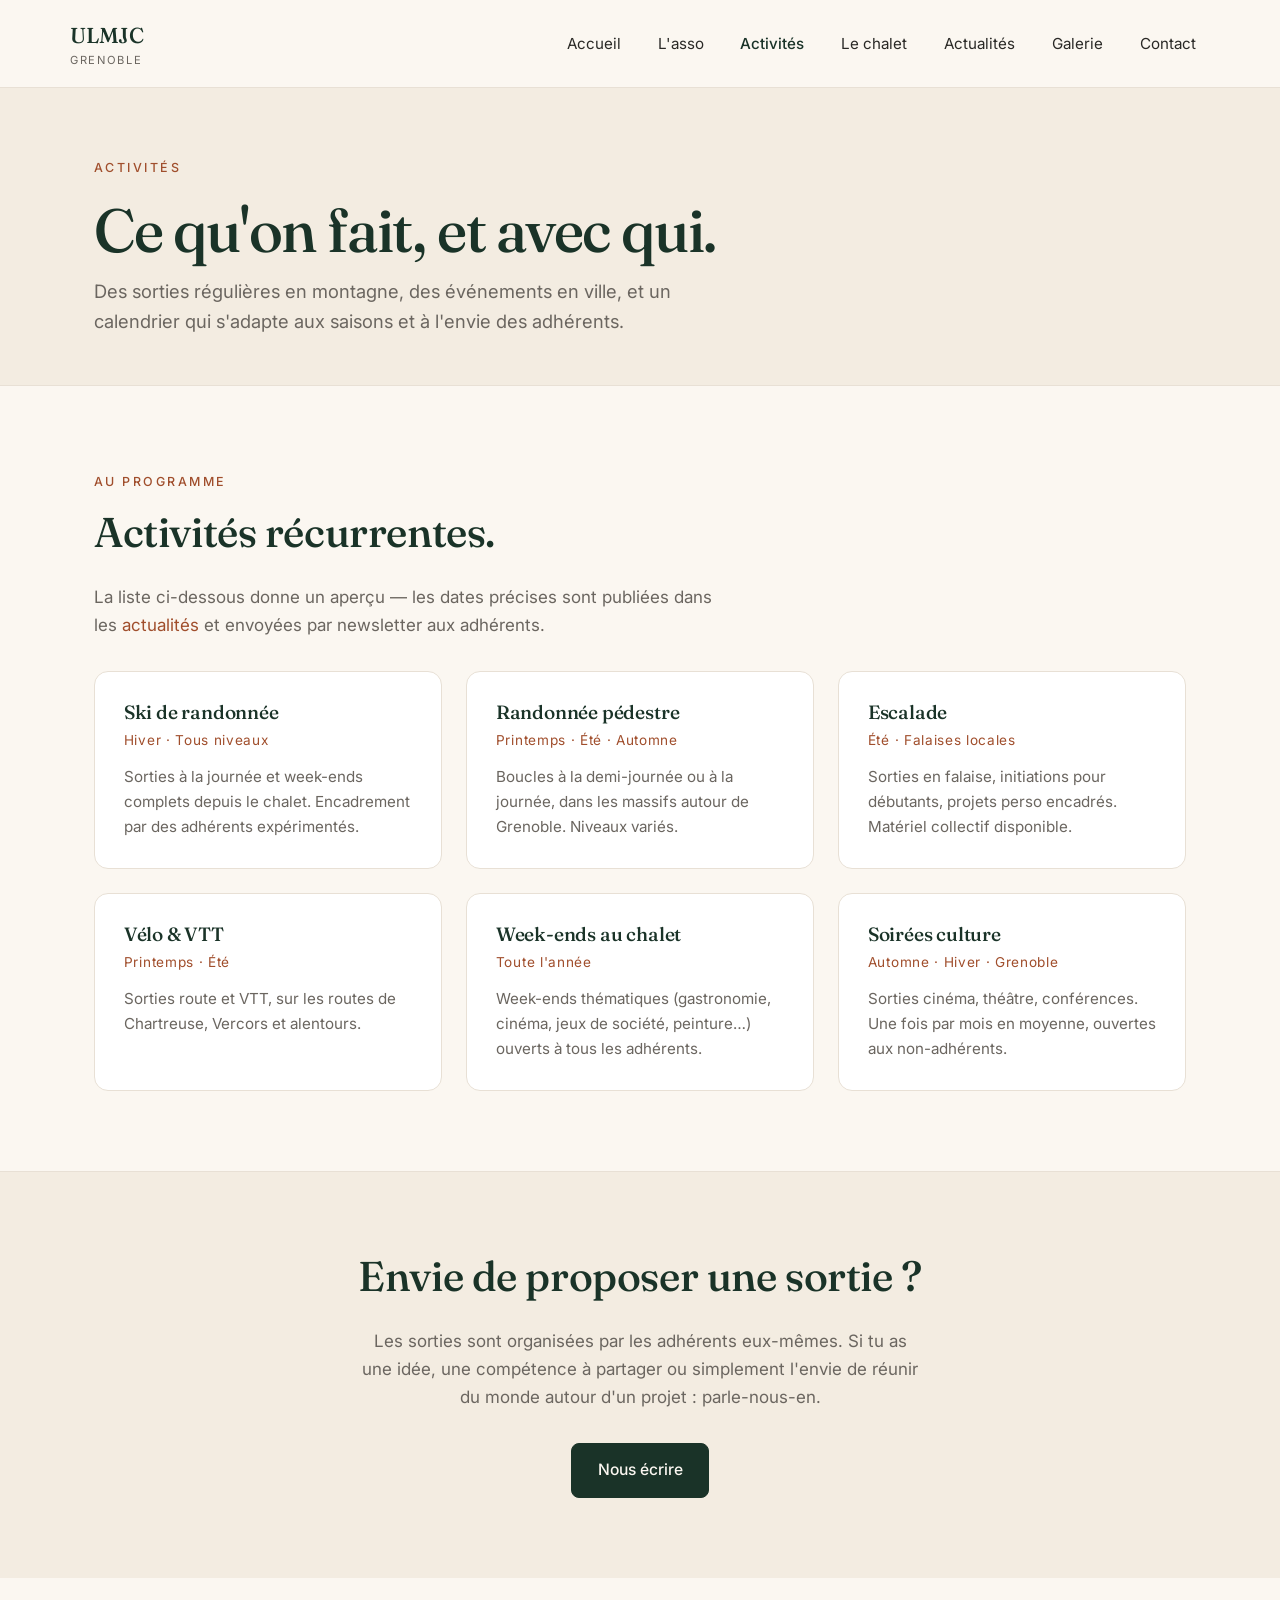
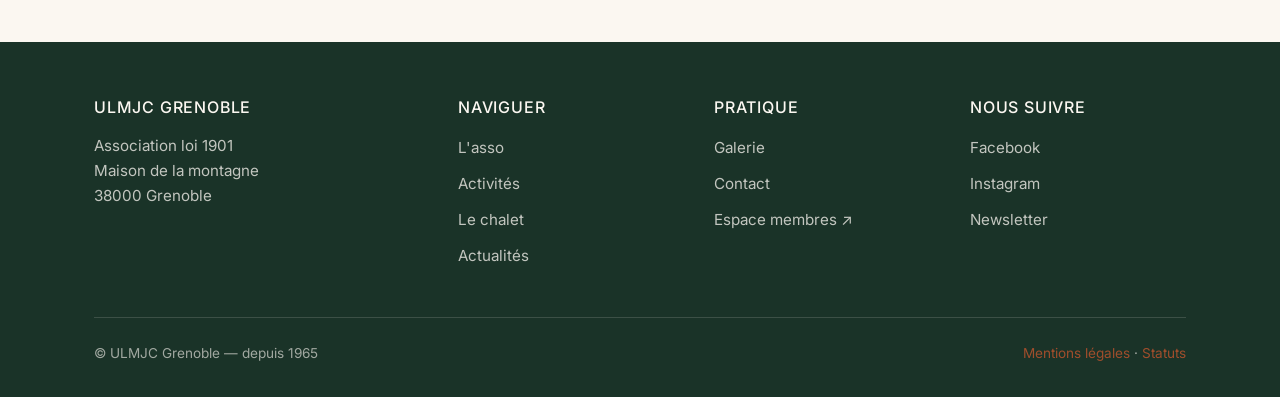
==== activites.html @ 590a3b2f "Site ULMJC Grenoble : version initiale (7 pages + animations) - 7 pages statiques : accueil, asso, a" ====
<!DOCTYPE html>
<html lang="fr">
<head>
<meta charset="UTF-8">
<meta name="viewport" content="width=device-width, initial-scale=1.0">
<meta name="description" content="Les activités de l'ULMJC Grenoble : sorties ski, randonnées, escalade, événements culturels et soirées au chalet.">
<title>Activités — ULMJC Grenoble</title>
<link rel="preconnect" href="https://fonts.googleapis.com">
<link rel="preconnect" href="https://fonts.gstatic.com" crossorigin>
<link href="https://fonts.googleapis.com/css2?family=Fraunces:opsz,wght@9..144,400;9..144,500;9..144,600&family=Inter:wght@300;400;500;600&display=swap" rel="stylesheet">
<link rel="stylesheet" href="css/style.css">
</head>
<body>

<header class="site-header">
  <div class="container nav">
    <a href="index.html" class="brand">ULMJC<span class="brand-sub">Grenoble</span></a>
    <button class="nav-toggle" aria-label="Menu" onclick="document.getElementById('nav-links').classList.toggle('open')">☰</button>
    <ul class="nav-links" id="nav-links">
      <li><a href="index.html">Accueil</a></li>
      <li><a href="asso.html">L'asso</a></li>
      <li><a href="activites.html" class="active">Activités</a></li>
      <li><a href="chalet.html">Le chalet</a></li>
      <li><a href="actus.html">Actualités</a></li>
      <li><a href="galerie.html">Galerie</a></li>
      <li><a href="contact.html">Contact</a></li>
    </ul>
  </div>
</header>

<div class="page-header">
  <div class="container">
    <span class="section-eyebrow">Activités</span>
    <h1>Ce qu'on fait, et avec qui.</h1>
    <p class="lede">Des sorties régulières en montagne, des événements en ville, et un calendrier qui s'adapte aux saisons et à l'envie des adhérents.</p>
  </div>
</div>

<section>
  <div class="container">
    <span class="section-eyebrow">Au programme</span>
    <h2>Activités récurrentes.</h2>
    <p class="muted" style="max-width: 640px;">La liste ci-dessous donne un aperçu — les dates précises sont publiées dans les <a href="actus.html">actualités</a> et envoyées par newsletter aux adhérents.</p>

    <div class="activity-list reveal-stagger">
      <div class="activity">
        <h3>Ski de randonnée</h3>
        <div class="activity-meta">Hiver · Tous niveaux</div>
        <p>Sorties à la journée et week-ends complets depuis le chalet. Encadrement par des adhérents expérimentés.</p>
      </div>
      <div class="activity">
        <h3>Randonnée pédestre</h3>
        <div class="activity-meta">Printemps · Été · Automne</div>
        <p>Boucles à la demi-journée ou à la journée, dans les massifs autour de Grenoble. Niveaux variés.</p>
      </div>
      <div class="activity">
        <h3>Escalade</h3>
        <div class="activity-meta">Été · Falaises locales</div>
        <p>Sorties en falaise, initiations pour débutants, projets perso encadrés. Matériel collectif disponible.</p>
      </div>
      <div class="activity">
        <h3>Vélo & VTT</h3>
        <div class="activity-meta">Printemps · Été</div>
        <p>Sorties route et VTT, sur les routes de Chartreuse, Vercors et alentours.</p>
      </div>
      <div class="activity">
        <h3>Week-ends au chalet</h3>
        <div class="activity-meta">Toute l'année</div>
        <p>Week-ends thématiques (gastronomie, cinéma, jeux de société, peinture…) ouverts à tous les adhérents.</p>
      </div>
      <div class="activity">
        <h3>Soirées culture</h3>
        <div class="activity-meta">Automne · Hiver · Grenoble</div>
        <p>Sorties cinéma, théâtre, conférences. Une fois par mois en moyenne, ouvertes aux non-adhérents.</p>
      </div>
    </div>
  </div>
</section>

<section style="background: var(--bg-soft);">
  <div class="container center reveal">
    <h2>Envie de proposer une sortie ?</h2>
    <p style="max-width: 560px; margin: 0 auto 2rem; color: var(--ink-soft);">
      Les sorties sont organisées par les adhérents eux-mêmes. Si tu as une idée, une compétence à partager
      ou simplement l'envie de réunir du monde autour d'un projet : parle-nous-en.
    </p>
    <a href="contact.html" class="btn">Nous écrire</a>
  </div>
</section>

<footer class="site-footer">
  <div class="container">
    <div class="footer-grid">
      <div>
        <h4>ULMJC Grenoble</h4>
        <p>Association loi 1901<br>Maison de la montagne<br>38000 Grenoble</p>
      </div>
      <div>
        <h4>Naviguer</h4>
        <ul>
          <li><a href="asso.html">L'asso</a></li>
          <li><a href="activites.html">Activités</a></li>
          <li><a href="chalet.html">Le chalet</a></li>
          <li><a href="actus.html">Actualités</a></li>
        </ul>
      </div>
      <div>
        <h4>Pratique</h4>
        <ul>
          <li><a href="galerie.html">Galerie</a></li>
          <li><a href="contact.html">Contact</a></li>
          <li><a href="https://app.ulmjcgrenoble.org/" target="_blank" rel="noopener">Espace membres ↗</a></li>
        </ul>
      </div>
      <div>
        <h4>Nous suivre</h4>
        <ul>
          <li><a href="#">Facebook</a></li>
          <li><a href="#">Instagram</a></li>
          <li><a href="mailto:contact@ulmjcgrenoble.org">Newsletter</a></li>
        </ul>
      </div>
    </div>
    <div class="footer-bottom">
      <span>© ULMJC Grenoble — depuis 1965</span>
      <span><a href="#">Mentions légales</a> · <a href="#">Statuts</a></span>
    </div>
  </div>
</footer>

<script src="js/main.js"></script>
</body>
</html>
---- css/style.css ----
/* =========================================================
   ULMJC Grenoble — style nordique chaleureux
   Palette : crème, pin foncé, terre cuite, charbon chaud
   Typo : Fraunces (titres) + Inter (texte)
   ========================================================= */

:root {
  --bg: #fbf7f1;
  --bg-card: #ffffff;
  --bg-soft: #f3ece1;
  --ink: #2a2926;
  --ink-soft: #6b6660;
  --pine: #1a3328;
  --pine-soft: #2d4a3d;
  --terra: #c4623a;
  --terra-dark: #a04e2c;
  --line: #e8e0d5;
  --shadow: 0 2px 8px rgba(42, 41, 38, 0.06), 0 12px 32px rgba(42, 41, 38, 0.05);
  --radius: 14px;
  --radius-sm: 8px;
  --maxw: 1140px;
}

* { box-sizing: border-box; }

html { scroll-behavior: smooth; }

body {
  margin: 0;
  font-family: 'Inter', -apple-system, BlinkMacSystemFont, sans-serif;
  font-size: 17px;
  line-height: 1.65;
  color: var(--ink);
  background: var(--bg);
  -webkit-font-smoothing: antialiased;
}

h1, h2, h3, h4 {
  font-family: 'Fraunces', Georgia, serif;
  font-weight: 500;
  color: var(--pine);
  letter-spacing: -0.01em;
  margin: 0 0 0.6em;
  line-height: 1.2;
}

h1 { font-size: clamp(2.4rem, 5vw, 3.8rem); letter-spacing: -0.02em; }
h2 { font-size: clamp(1.8rem, 3.5vw, 2.6rem); }
h3 { font-size: 1.35rem; }

p { margin: 0 0 1.1em; }

a {
  color: var(--terra-dark);
  text-decoration: none;
  border-bottom: 1px solid transparent;
  transition: border-color 0.2s;
}
a:hover { border-bottom-color: var(--terra); }

.container {
  max-width: var(--maxw);
  margin: 0 auto;
  padding: 0 1.5rem;
}

.muted { color: var(--ink-soft); }
.center { text-align: center; }

/* ---------- Header / navigation ---------- */

.site-header {
  background: var(--bg);
  border-bottom: 1px solid var(--line);
  position: sticky;
  top: 0;
  z-index: 100;
  backdrop-filter: blur(10px);
  background: rgba(251, 247, 241, 0.85);
}

.nav {
  display: flex;
  align-items: center;
  justify-content: space-between;
  padding: 1.1rem 0;
}

.brand {
  font-family: 'Fraunces', serif;
  font-size: 1.35rem;
  font-weight: 500;
  color: var(--pine);
  border: none;
  letter-spacing: -0.01em;
}
.brand:hover { border: none; color: var(--pine-soft); }
.brand .brand-sub {
  display: block;
  font-family: 'Inter', sans-serif;
  font-size: 0.7rem;
  font-weight: 400;
  color: var(--ink-soft);
  letter-spacing: 0.15em;
  text-transform: uppercase;
  margin-top: -2px;
}

.nav-links {
  display: flex;
  gap: 0.5rem;
  list-style: none;
  margin: 0;
  padding: 0;
}
.nav-links a {
  display: inline-block;
  padding: 0.5rem 0.9rem;
  color: var(--ink);
  font-size: 0.95rem;
  border: none;
  border-radius: var(--radius-sm);
}
.nav-links a:hover { background: var(--bg-soft); color: var(--pine); border: none; }
.nav-links a.active { color: var(--pine); font-weight: 500; }

.nav-toggle {
  display: none;
  background: transparent;
  border: 1px solid var(--line);
  border-radius: var(--radius-sm);
  padding: 0.5rem 0.7rem;
  cursor: pointer;
  font-size: 1rem;
  color: var(--pine);
}

@media (max-width: 820px) {
  .nav-links {
    position: absolute;
    top: 100%;
    left: 0;
    right: 0;
    flex-direction: column;
    background: var(--bg);
    border-bottom: 1px solid var(--line);
    padding: 0.5rem 1.5rem 1rem;
    gap: 0;
    display: none;
  }
  .nav-links.open { display: flex; }
  .nav-links a { padding: 0.7rem 0; border-bottom: 1px solid var(--line); border-radius: 0; }
  .nav-links li:last-child a { border-bottom: none; }
  .nav-toggle { display: block; }
}

/* ---------- Boutons ---------- */

.btn {
  display: inline-block;
  padding: 0.85rem 1.6rem;
  background: var(--pine);
  color: var(--bg);
  border-radius: var(--radius-sm);
  font-weight: 500;
  font-size: 0.98rem;
  border: 1px solid var(--pine);
  cursor: pointer;
  transition: all 0.2s;
}
.btn:hover { background: var(--pine-soft); color: var(--bg); border-color: var(--pine-soft); border-bottom-color: var(--pine-soft); }

.btn-accent { background: var(--terra); border-color: var(--terra); }
.btn-accent:hover { background: var(--terra-dark); border-color: var(--terra-dark); border-bottom-color: var(--terra-dark); }

.btn-ghost {
  background: transparent;
  color: var(--pine);
  border-color: var(--pine);
}
.btn-ghost:hover { background: var(--pine); color: var(--bg); border-bottom-color: var(--pine); }

/* ---------- Sections ---------- */

section { padding: 5rem 0; }
section + section { border-top: 1px solid var(--line); }

.section-eyebrow {
  display: inline-block;
  font-size: 0.78rem;
  font-weight: 500;
  letter-spacing: 0.2em;
  text-transform: uppercase;
  color: var(--terra-dark);
  margin-bottom: 1rem;
}

/* ---------- Hero ---------- */

.hero {
  padding: 5rem 0 4rem;
  background: linear-gradient(180deg, var(--bg) 0%, var(--bg-soft) 100%);
  border-bottom: 1px solid var(--line);
  position: relative;
  overflow: hidden;
}
.hero::before {
  content: '';
  position: absolute;
  top: -100px;
  right: -100px;
  width: 400px;
  height: 400px;
  background: radial-gradient(circle, rgba(196, 98, 58, 0.08) 0%, transparent 70%);
  border-radius: 50%;
  pointer-events: none;
}

.hero-content {
  max-width: 720px;
  position: relative;
}
.hero h1 { margin-bottom: 1.2rem; }
.hero .lede {
  font-size: 1.25rem;
  color: var(--ink-soft);
  margin-bottom: 2rem;
  font-weight: 300;
  line-height: 1.55;
}
.hero-actions { display: flex; gap: 1rem; flex-wrap: wrap; }

/* ---------- Cartes ---------- */

.cards {
  display: grid;
  grid-template-columns: repeat(auto-fit, minmax(260px, 1fr));
  gap: 1.5rem;
  margin-top: 3rem;
}

.card {
  background: var(--bg-card);
  border: 1px solid var(--line);
  border-radius: var(--radius);
  padding: 2rem;
  transition: transform 0.2s, box-shadow 0.2s, border-color 0.2s;
}
.card:hover {
  transform: translateY(-3px);
  box-shadow: var(--shadow);
  border-color: var(--pine-soft);
}
.card .icon {
  font-size: 1.8rem;
  margin-bottom: 1rem;
  display: inline-block;
}
.card h3 { color: var(--pine); margin-bottom: 0.5rem; }
.card p { margin: 0; color: var(--ink-soft); font-size: 0.95rem; }
.card .card-link {
  display: inline-block;
  margin-top: 1rem;
  color: var(--terra-dark);
  font-size: 0.92rem;
  font-weight: 500;
  border: none;
}
.card .card-link::after { content: ' →'; transition: transform 0.2s; display: inline-block; }
.card:hover .card-link::after { transform: translateX(4px); }

/* ---------- Split (image + texte) ---------- */

.split {
  display: grid;
  grid-template-columns: 1fr 1fr;
  gap: 4rem;
  align-items: center;
}
.split-img {
  border-radius: var(--radius);
  overflow: hidden;
  aspect-ratio: 4/3;
  background: var(--bg-soft);
  display: flex;
  align-items: center;
  justify-content: center;
  color: var(--ink-soft);
  font-size: 0.9rem;
}
.split-img img { width: 100%; height: 100%; object-fit: cover; }
@media (max-width: 820px) {
  .split { grid-template-columns: 1fr; gap: 2rem; }
}

/* ---------- Footer ---------- */

.site-footer {
  background: var(--pine);
  color: var(--bg);
  padding: 3.5rem 0 2rem;
  margin-top: 4rem;
}
.site-footer h4 {
  color: var(--bg);
  font-size: 1rem;
  margin-bottom: 1rem;
  font-family: 'Inter', sans-serif;
  font-weight: 500;
  letter-spacing: 0.05em;
  text-transform: uppercase;
}
.footer-grid {
  display: grid;
  grid-template-columns: 1.5fr 1fr 1fr 1fr;
  gap: 2.5rem;
  margin-bottom: 2.5rem;
}
.footer-grid ul { list-style: none; padding: 0; margin: 0; }
.footer-grid li { margin-bottom: 0.5rem; }
.footer-grid a { color: rgba(251, 247, 241, 0.75); border: none; font-size: 0.95rem; }
.footer-grid a:hover { color: var(--bg); border: none; }
.footer-grid p { color: rgba(251, 247, 241, 0.75); font-size: 0.95rem; }
.footer-bottom {
  border-top: 1px solid rgba(251, 247, 241, 0.15);
  padding-top: 1.5rem;
  font-size: 0.85rem;
  color: rgba(251, 247, 241, 0.6);
  display: flex;
  justify-content: space-between;
  flex-wrap: wrap;
  gap: 1rem;
}
@media (max-width: 820px) {
  .footer-grid { grid-template-columns: 1fr 1fr; }
}

/* ---------- Page header (autres pages) ---------- */

.page-header {
  padding: 4rem 0 3rem;
  background: var(--bg-soft);
  border-bottom: 1px solid var(--line);
}
.page-header h1 { margin-bottom: 0.5rem; }
.page-header .lede { color: var(--ink-soft); font-size: 1.15rem; margin: 0; max-width: 640px; }

/* ---------- Prose (contenu de page longue) ---------- */

.prose {
  max-width: 720px;
  margin: 0 auto;
}
.prose h2 { margin-top: 2.5rem; }
.prose h3 { margin-top: 2rem; }
.prose ul { padding-left: 1.5rem; }
.prose li { margin-bottom: 0.5rem; }

/* ---------- Galerie ---------- */

.gallery {
  display: grid;
  grid-template-columns: repeat(auto-fill, minmax(240px, 1fr));
  gap: 1rem;
  margin-top: 2rem;
}
.gallery-item {
  aspect-ratio: 1;
  border-radius: var(--radius-sm);
  overflow: hidden;
  background: var(--bg-soft);
  position: relative;
  display: flex;
  align-items: center;
  justify-content: center;
  color: var(--ink-soft);
  font-size: 0.85rem;
  text-align: center;
  padding: 1rem;
  cursor: pointer;
  transition: transform 0.2s;
}
.gallery-item:hover { transform: scale(1.02); }
.gallery-item img { width: 100%; height: 100%; object-fit: cover; }

/* ---------- Formulaire ---------- */

.form {
  display: grid;
  gap: 1.2rem;
  max-width: 560px;
}
.form label {
  display: block;
  font-size: 0.92rem;
  font-weight: 500;
  margin-bottom: 0.4rem;
  color: var(--pine);
}
.form input, .form textarea {
  width: 100%;
  padding: 0.8rem 1rem;
  font-family: inherit;
  font-size: 1rem;
  background: var(--bg-card);
  border: 1px solid var(--line);
  border-radius: var(--radius-sm);
  color: var(--ink);
  transition: border-color 0.2s;
}
.form input:focus, .form textarea:focus {
  outline: none;
  border-color: var(--pine-soft);
}
.form textarea { min-height: 140px; resize: vertical; }

/* ---------- Actu list ---------- */

.actus-list { display: grid; gap: 2rem; }
.actu-item {
  display: grid;
  grid-template-columns: 200px 1fr;
  gap: 2rem;
  padding: 1.5rem;
  background: var(--bg-card);
  border: 1px solid var(--line);
  border-radius: var(--radius);
  transition: border-color 0.2s;
}
.actu-item:hover { border-color: var(--pine-soft); }
.actu-date {
  font-size: 0.85rem;
  letter-spacing: 0.1em;
  text-transform: uppercase;
  color: var(--terra-dark);
  font-weight: 500;
}
.actu-item h3 { margin: 0.3rem 0 0.7rem; }
.actu-item p { margin: 0; color: var(--ink-soft); font-size: 0.95rem; }
@media (max-width: 720px) {
  .actu-item { grid-template-columns: 1fr; gap: 0.5rem; }
}

/* ---------- Activités liste ---------- */

.activity-list {
  display: grid;
  grid-template-columns: repeat(auto-fit, minmax(280px, 1fr));
  gap: 1.5rem;
  margin-top: 2rem;
}
.activity {
  background: var(--bg-card);
  border: 1px solid var(--line);
  border-radius: var(--radius);
  padding: 1.8rem;
}
.activity h3 { font-size: 1.2rem; margin-bottom: 0.3rem; }
.activity .activity-meta {
  font-size: 0.85rem;
  color: var(--terra-dark);
  letter-spacing: 0.05em;
  margin-bottom: 0.8rem;
}
.activity p { margin: 0; font-size: 0.95rem; color: var(--ink-soft); }

/* ---------- Chiffres clés ---------- */

.stats {
  display: grid;
  grid-template-columns: repeat(auto-fit, minmax(180px, 1fr));
  gap: 2rem;
  margin-top: 3rem;
  text-align: center;
}
.stat .stat-num {
  font-family: 'Fraunces', serif;
  font-size: clamp(2.5rem, 5vw, 3.8rem);
  font-weight: 500;
  color: var(--pine);
  line-height: 1;
  letter-spacing: -0.02em;
  display: block;
}
.stat .stat-label {
  display: block;
  margin-top: 0.6rem;
  font-size: 0.92rem;
  color: var(--ink-soft);
  letter-spacing: 0.05em;
}
.stat .stat-suffix {
  font-size: 0.6em;
  color: var(--terra-dark);
  margin-left: 0.1em;
}

/* ===========================================================
   ANIMATIONS — discrètes, classe nordique
   =========================================================== */

/* Apparition au scroll */
.reveal {
  opacity: 0;
  transform: translateY(24px);
  transition: opacity 0.7s cubic-bezier(0.16, 1, 0.3, 1),
              transform 0.7s cubic-bezier(0.16, 1, 0.3, 1);
}
.reveal.in {
  opacity: 1;
  transform: translateY(0);
}

/* Décalage pour des grilles d'éléments (cards, activities, gallery) */
.reveal-stagger > * {
  opacity: 0;
  transform: translateY(20px);
  transition: opacity 0.6s cubic-bezier(0.16, 1, 0.3, 1),
              transform 0.6s cubic-bezier(0.16, 1, 0.3, 1);
}
.reveal-stagger.in > *:nth-child(1) { transition-delay: 0.00s; }
.reveal-stagger.in > *:nth-child(2) { transition-delay: 0.08s; }
.reveal-stagger.in > *:nth-child(3) { transition-delay: 0.16s; }
.reveal-stagger.in > *:nth-child(4) { transition-delay: 0.24s; }
.reveal-stagger.in > *:nth-child(5) { transition-delay: 0.32s; }
.reveal-stagger.in > *:nth-child(6) { transition-delay: 0.40s; }
.reveal-stagger.in > *:nth-child(7) { transition-delay: 0.48s; }
.reveal-stagger.in > *:nth-child(8) { transition-delay: 0.56s; }
.reveal-stagger.in > *:nth-child(9) { transition-delay: 0.64s; }
.reveal-stagger.in > *:nth-child(10) { transition-delay: 0.72s; }
.reveal-stagger.in > *:nth-child(11) { transition-delay: 0.80s; }
.reveal-stagger.in > *:nth-child(12) { transition-delay: 0.88s; }
.reveal-stagger.in > * { opacity: 0; }
.reveal-stagger.in > * { opacity: 1; transform: translateY(0); }

/* Entrée du hero — déclenchée automatiquement */
@keyframes heroFadeUp {
  from { opacity: 0; transform: translateY(28px); }
  to   { opacity: 1; transform: translateY(0); }
}
.hero .section-eyebrow { animation: heroFadeUp 0.7s cubic-bezier(0.16, 1, 0.3, 1) 0.1s both; }
.hero h1              { animation: heroFadeUp 0.8s cubic-bezier(0.16, 1, 0.3, 1) 0.25s both; }
.hero .lede           { animation: heroFadeUp 0.8s cubic-bezier(0.16, 1, 0.3, 1) 0.45s both; }
.hero-actions         { animation: heroFadeUp 0.8s cubic-bezier(0.16, 1, 0.3, 1) 0.65s both; }

/* Carte : survol enrichi avec trait sous le titre */
.card h3 {
  position: relative;
  display: inline-block;
}
.card h3::after {
  content: '';
  position: absolute;
  left: 0;
  bottom: -4px;
  height: 2px;
  width: 0;
  background: var(--terra);
  transition: width 0.35s cubic-bezier(0.16, 1, 0.3, 1);
}
.card:hover h3::after { width: 100%; }
.card { transition: transform 0.25s cubic-bezier(0.16, 1, 0.3, 1), box-shadow 0.25s, border-color 0.2s; }
.card:hover { transform: translateY(-5px); }

/* Galerie : zoom doux + overlay au survol */
.gallery-item {
  overflow: hidden;
  position: relative;
}
.gallery-item img,
.gallery-item .placeholder-img {
  transition: transform 0.5s cubic-bezier(0.16, 1, 0.3, 1);
}
.gallery-item:hover img,
.gallery-item:hover .placeholder-img { transform: scale(1.06); }

/* Respect des préférences accessibilité */
@media (prefers-reduced-motion: reduce) {
  .reveal,
  .reveal-stagger > *,
  .hero .section-eyebrow,
  .hero h1,
  .hero .lede,
  .hero-actions,
  .gallery-item img,
  .card {
    animation: none !important;
    transition: none !important;
    opacity: 1 !important;
    transform: none !important;
  }
}
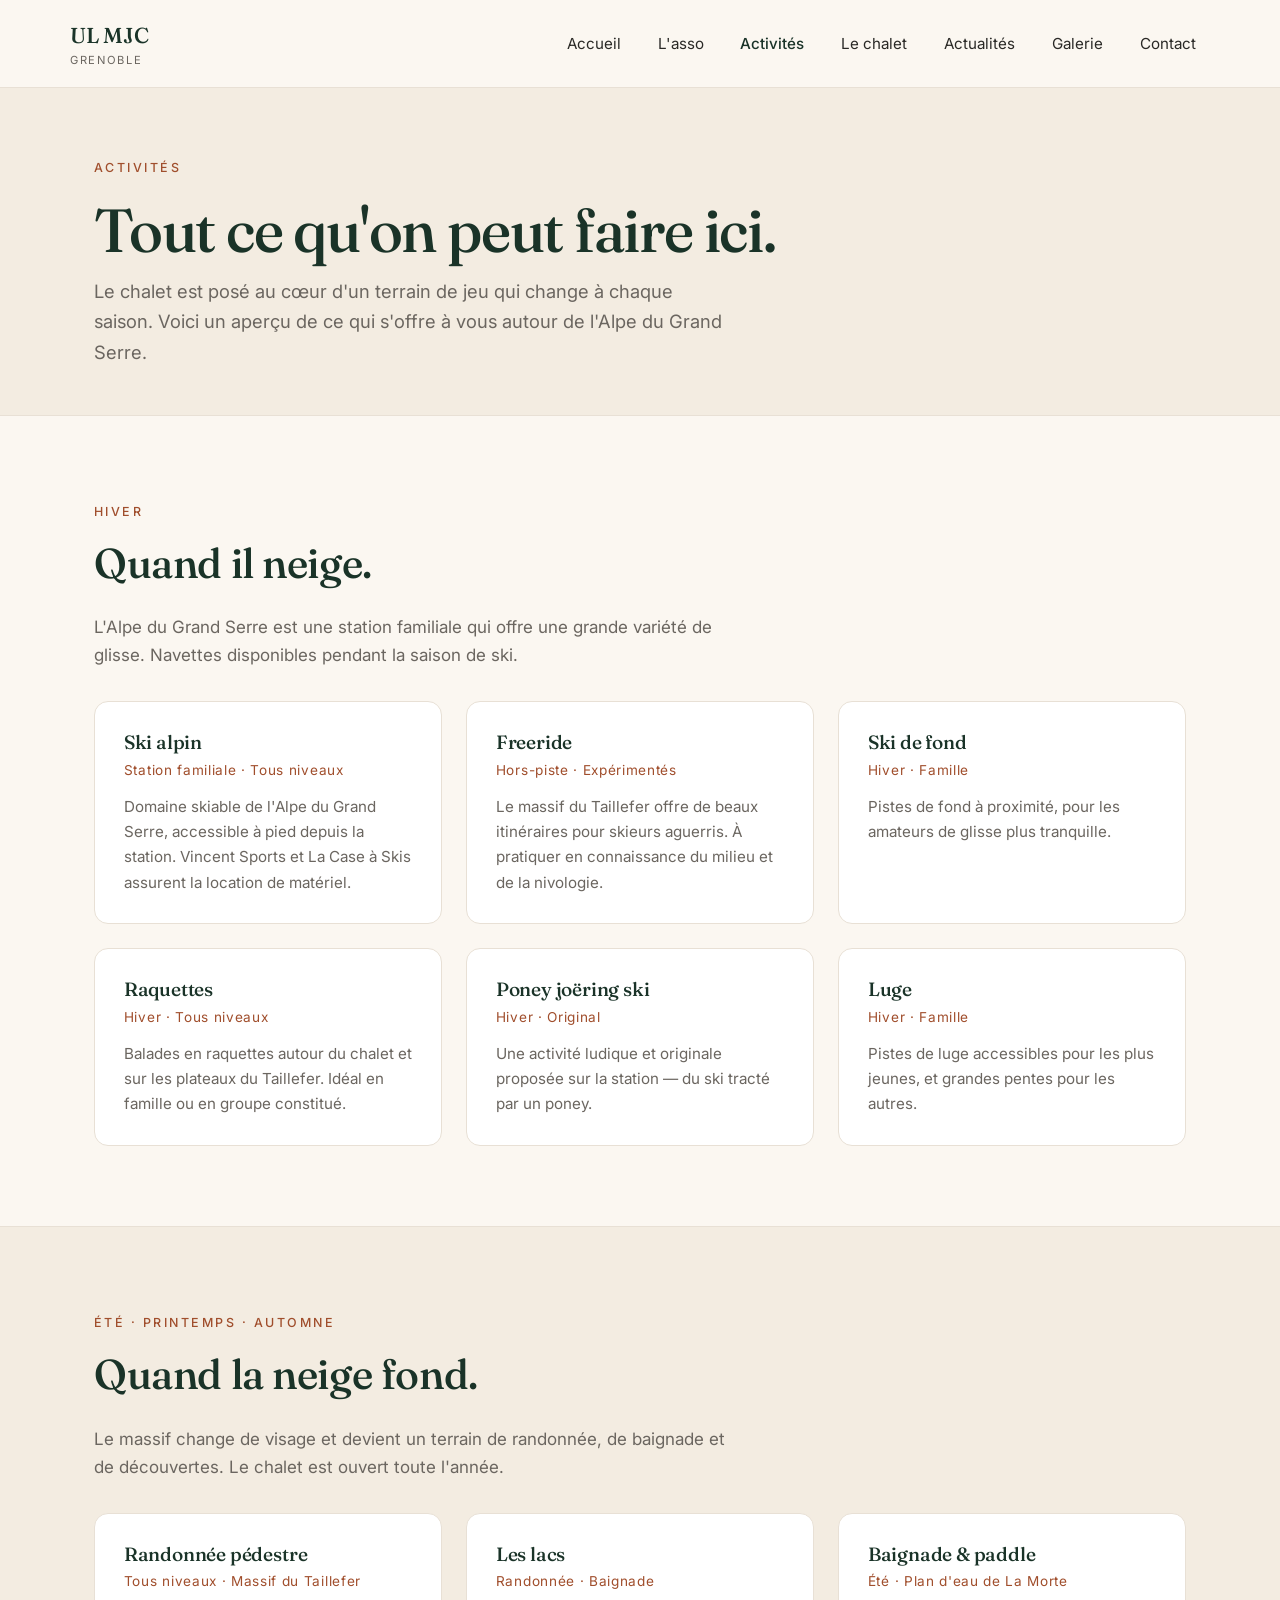
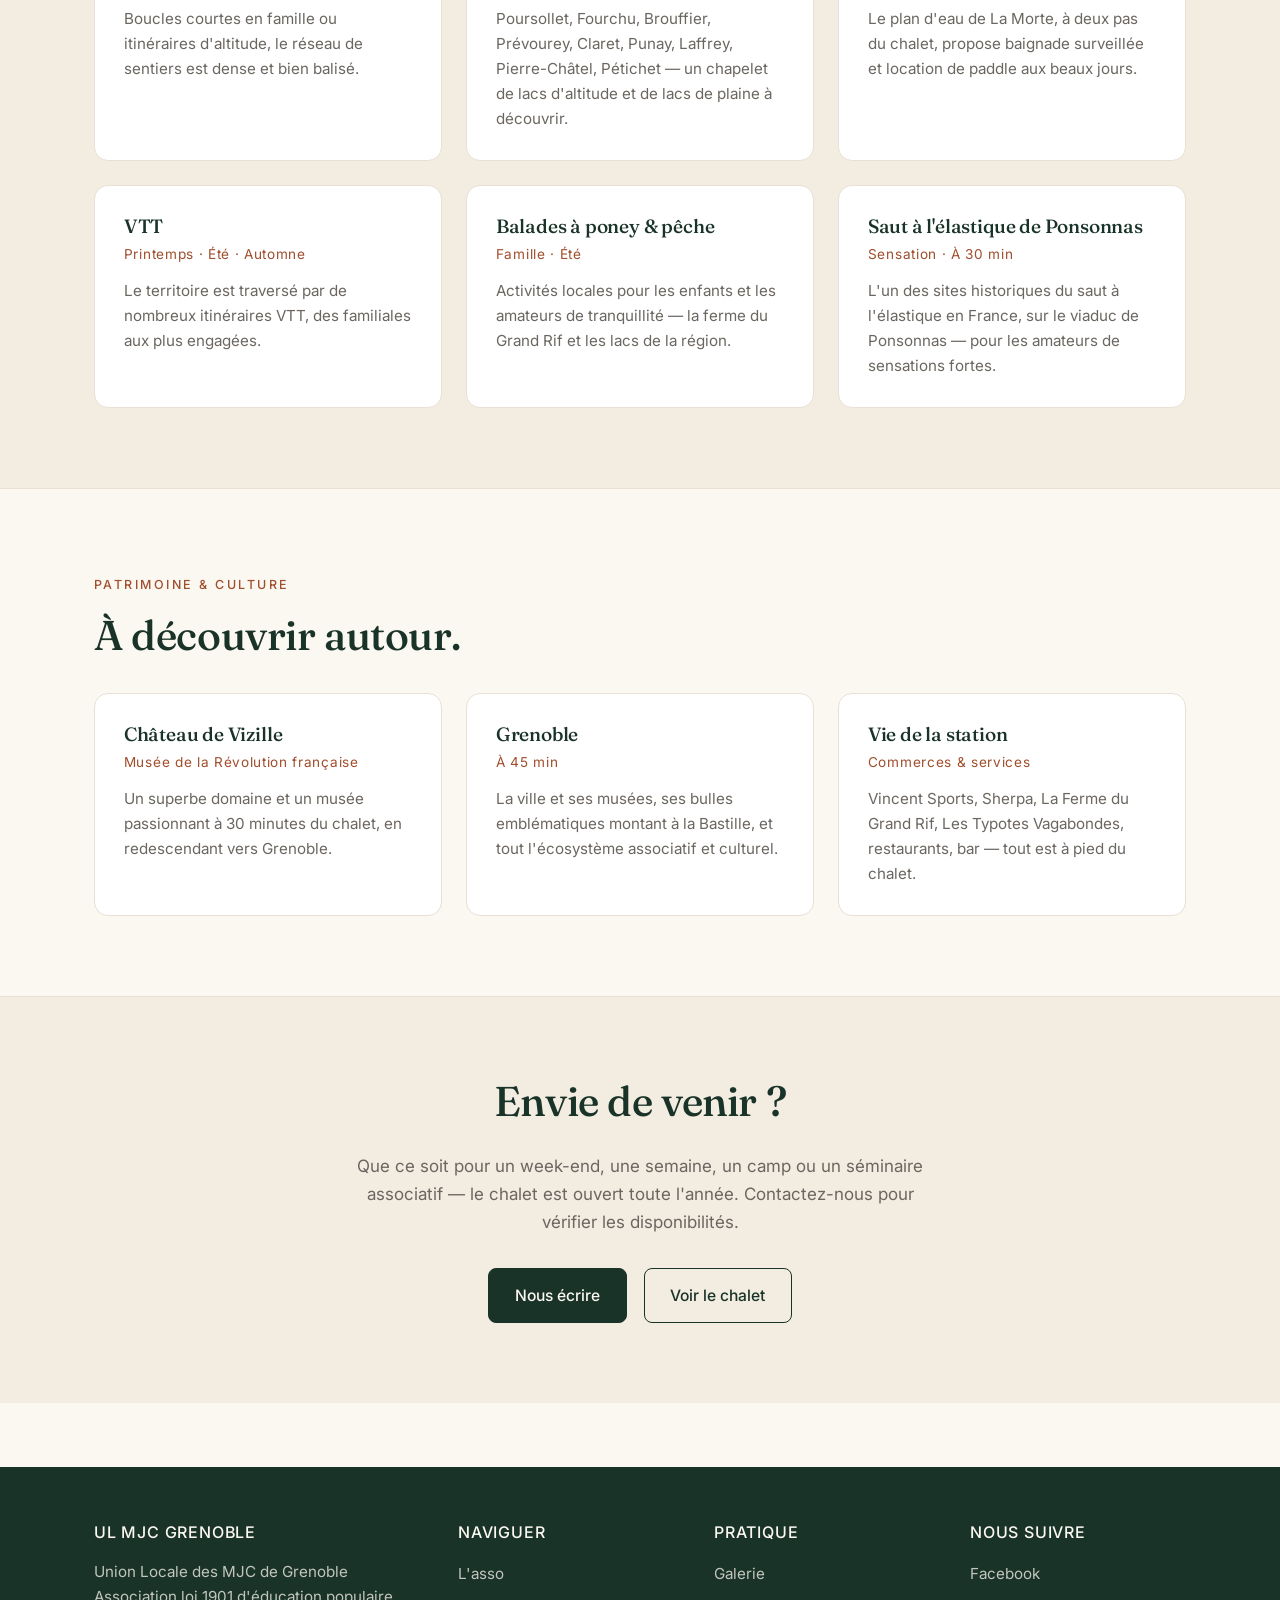
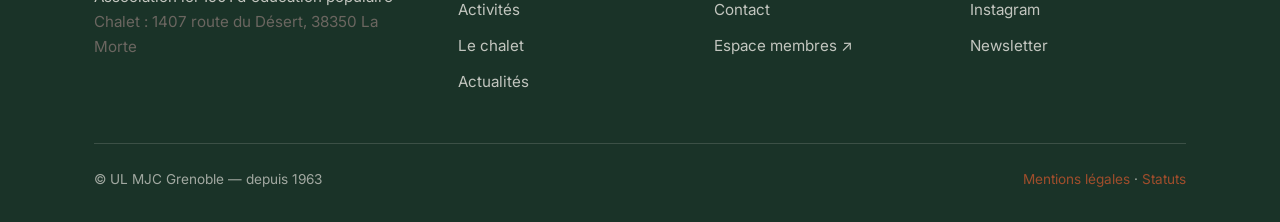
==== commit 4d912ded: "Contenu : intégration des vraies infos asso et brochure chalet 2026/2027 Pivot vers l'identité réell" ====
--- a/activites.html
+++ b/activites.html
@@ -3,8 +3,8 @@
 <head>
 <meta charset="UTF-8">
 <meta name="viewport" content="width=device-width, initial-scale=1.0">
-<meta name="description" content="Les activités de l'ULMJC Grenoble : sorties ski, randonnées, escalade, événements culturels et soirées au chalet.">
-<title>Activités — ULMJC Grenoble</title>
+<meta name="description" content="Les activités autour du chalet de l'Alpe du Grand Serre : ski, freeride, raquettes, randos, lacs, baignade, VTT, poney, patrimoine local en Isère.">
+<title>Activités — UL MJC Grenoble</title>
 <link rel="preconnect" href="https://fonts.googleapis.com">
 <link rel="preconnect" href="https://fonts.gstatic.com" crossorigin>
 <link href="https://fonts.googleapis.com/css2?family=Fraunces:opsz,wght@9..144,400;9..144,500;9..144,600&family=Inter:wght@300;400;500;600&display=swap" rel="stylesheet">
@@ -14,7 +14,7 @@
 
 <header class="site-header">
   <div class="container nav">
-    <a href="index.html" class="brand">ULMJC<span class="brand-sub">Grenoble</span></a>
+    <a href="index.html" class="brand">UL MJC<span class="brand-sub">Grenoble</span></a>
     <button class="nav-toggle" aria-label="Menu" onclick="document.getElementById('nav-links').classList.toggle('open')">☰</button>
     <ul class="nav-links" id="nav-links">
       <li><a href="index.html">Accueil</a></li>
@@ -31,47 +31,112 @@
 <div class="page-header">
   <div class="container">
     <span class="section-eyebrow">Activités</span>
-    <h1>Ce qu'on fait, et avec qui.</h1>
-    <p class="lede">Des sorties régulières en montagne, des événements en ville, et un calendrier qui s'adapte aux saisons et à l'envie des adhérents.</p>
+    <h1>Tout ce qu'on peut faire ici.</h1>
+    <p class="lede">Le chalet est posé au cœur d'un terrain de jeu qui change à chaque saison. Voici un aperçu de ce qui s'offre à vous autour de l'Alpe du Grand Serre.</p>
   </div>
 </div>
 
 <section>
   <div class="container">
-    <span class="section-eyebrow">Au programme</span>
-    <h2>Activités récurrentes.</h2>
-    <p class="muted" style="max-width: 640px;">La liste ci-dessous donne un aperçu — les dates précises sont publiées dans les <a href="actus.html">actualités</a> et envoyées par newsletter aux adhérents.</p>
+    <span class="section-eyebrow">Hiver</span>
+    <h2>Quand il neige.</h2>
+    <p class="muted" style="max-width: 640px;">L'Alpe du Grand Serre est une station familiale qui offre une grande variété de glisse. Navettes disponibles pendant la saison de ski.</p>
 
     <div class="activity-list reveal-stagger">
       <div class="activity">
-        <h3>Ski de randonnée</h3>
+        <h3>Ski alpin</h3>
+        <div class="activity-meta">Station familiale · Tous niveaux</div>
+        <p>Domaine skiable de l'Alpe du Grand Serre, accessible à pied depuis la station. Vincent Sports et La Case à Skis assurent la location de matériel.</p>
+      </div>
+      <div class="activity">
+        <h3>Freeride</h3>
+        <div class="activity-meta">Hors-piste · Expérimentés</div>
+        <p>Le massif du Taillefer offre de beaux itinéraires pour skieurs aguerris. À pratiquer en connaissance du milieu et de la nivologie.</p>
+      </div>
+      <div class="activity">
+        <h3>Ski de fond</h3>
+        <div class="activity-meta">Hiver · Famille</div>
+        <p>Pistes de fond à proximité, pour les amateurs de glisse plus tranquille.</p>
+      </div>
+      <div class="activity">
+        <h3>Raquettes</h3>
         <div class="activity-meta">Hiver · Tous niveaux</div>
-        <p>Sorties à la journée et week-ends complets depuis le chalet. Encadrement par des adhérents expérimentés.</p>
-      </div>
+        <p>Balades en raquettes autour du chalet et sur les plateaux du Taillefer. Idéal en famille ou en groupe constitué.</p>
+      </div>
+      <div class="activity">
+        <h3>Poney joëring ski</h3>
+        <div class="activity-meta">Hiver · Original</div>
+        <p>Une activité ludique et originale proposée sur la station — du ski tracté par un poney.</p>
+      </div>
+      <div class="activity">
+        <h3>Luge</h3>
+        <div class="activity-meta">Hiver · Famille</div>
+        <p>Pistes de luge accessibles pour les plus jeunes, et grandes pentes pour les autres.</p>
+      </div>
+    </div>
+  </div>
+</section>
+
+<section style="background: var(--bg-soft);">
+  <div class="container">
+    <span class="section-eyebrow">Été · Printemps · Automne</span>
+    <h2>Quand la neige fond.</h2>
+    <p class="muted" style="max-width: 640px;">Le massif change de visage et devient un terrain de randonnée, de baignade et de découvertes. Le chalet est ouvert toute l'année.</p>
+
+    <div class="activity-list reveal-stagger">
       <div class="activity">
         <h3>Randonnée pédestre</h3>
+        <div class="activity-meta">Tous niveaux · Massif du Taillefer</div>
+        <p>Boucles courtes en famille ou itinéraires d'altitude, le réseau de sentiers est dense et bien balisé.</p>
+      </div>
+      <div class="activity">
+        <h3>Les lacs</h3>
+        <div class="activity-meta">Randonnée · Baignade</div>
+        <p>Poursollet, Fourchu, Brouffier, Prévourey, Claret, Punay, Laffrey, Pierre-Châtel, Pétichet — un chapelet de lacs d'altitude et de lacs de plaine à découvrir.</p>
+      </div>
+      <div class="activity">
+        <h3>Baignade & paddle</h3>
+        <div class="activity-meta">Été · Plan d'eau de La Morte</div>
+        <p>Le plan d'eau de La Morte, à deux pas du chalet, propose baignade surveillée et location de paddle aux beaux jours.</p>
+      </div>
+      <div class="activity">
+        <h3>VTT</h3>
         <div class="activity-meta">Printemps · Été · Automne</div>
-        <p>Boucles à la demi-journée ou à la journée, dans les massifs autour de Grenoble. Niveaux variés.</p>
-      </div>
-      <div class="activity">
-        <h3>Escalade</h3>
-        <div class="activity-meta">Été · Falaises locales</div>
-        <p>Sorties en falaise, initiations pour débutants, projets perso encadrés. Matériel collectif disponible.</p>
-      </div>
-      <div class="activity">
-        <h3>Vélo & VTT</h3>
-        <div class="activity-meta">Printemps · Été</div>
-        <p>Sorties route et VTT, sur les routes de Chartreuse, Vercors et alentours.</p>
-      </div>
-      <div class="activity">
-        <h3>Week-ends au chalet</h3>
-        <div class="activity-meta">Toute l'année</div>
-        <p>Week-ends thématiques (gastronomie, cinéma, jeux de société, peinture…) ouverts à tous les adhérents.</p>
-      </div>
-      <div class="activity">
-        <h3>Soirées culture</h3>
-        <div class="activity-meta">Automne · Hiver · Grenoble</div>
-        <p>Sorties cinéma, théâtre, conférences. Une fois par mois en moyenne, ouvertes aux non-adhérents.</p>
+        <p>Le territoire est traversé par de nombreux itinéraires VTT, des familiales aux plus engagées.</p>
+      </div>
+      <div class="activity">
+        <h3>Balades à poney & pêche</h3>
+        <div class="activity-meta">Famille · Été</div>
+        <p>Activités locales pour les enfants et les amateurs de tranquillité — la ferme du Grand Rif et les lacs de la région.</p>
+      </div>
+      <div class="activity">
+        <h3>Saut à l'élastique de Ponsonnas</h3>
+        <div class="activity-meta">Sensation · À 30 min</div>
+        <p>L'un des sites historiques du saut à l'élastique en France, sur le viaduc de Ponsonnas — pour les amateurs de sensations fortes.</p>
+      </div>
+    </div>
+  </div>
+</section>
+
+<section>
+  <div class="container">
+    <span class="section-eyebrow">Patrimoine & culture</span>
+    <h2>À découvrir autour.</h2>
+    <div class="activity-list reveal-stagger">
+      <div class="activity">
+        <h3>Château de Vizille</h3>
+        <div class="activity-meta">Musée de la Révolution française</div>
+        <p>Un superbe domaine et un musée passionnant à 30 minutes du chalet, en redescendant vers Grenoble.</p>
+      </div>
+      <div class="activity">
+        <h3>Grenoble</h3>
+        <div class="activity-meta">À 45 min</div>
+        <p>La ville et ses musées, ses bulles emblématiques montant à la Bastille, et tout l'écosystème associatif et culturel.</p>
+      </div>
+      <div class="activity">
+        <h3>Vie de la station</h3>
+        <div class="activity-meta">Commerces & services</div>
+        <p>Vincent Sports, Sherpa, La Ferme du Grand Rif, Les Typotes Vagabondes, restaurants, bar — tout est à pied du chalet.</p>
       </div>
     </div>
   </div>
@@ -79,12 +144,13 @@
 
 <section style="background: var(--bg-soft);">
   <div class="container center reveal">
-    <h2>Envie de proposer une sortie ?</h2>
-    <p style="max-width: 560px; margin: 0 auto 2rem; color: var(--ink-soft);">
-      Les sorties sont organisées par les adhérents eux-mêmes. Si tu as une idée, une compétence à partager
-      ou simplement l'envie de réunir du monde autour d'un projet : parle-nous-en.
+    <h2>Envie de venir&nbsp;?</h2>
+    <p style="max-width: 580px; margin: 0 auto 2rem; color: var(--ink-soft);">
+      Que ce soit pour un week-end, une semaine, un camp ou un séminaire associatif — le chalet est ouvert toute l'année.
+      Contactez-nous pour vérifier les disponibilités.
     </p>
     <a href="contact.html" class="btn">Nous écrire</a>
+    <a href="chalet.html" class="btn btn-ghost" style="margin-left: 0.75rem;">Voir le chalet</a>
   </div>
 </section>
 
@@ -92,8 +158,12 @@
   <div class="container">
     <div class="footer-grid">
       <div>
-        <h4>ULMJC Grenoble</h4>
-        <p>Association loi 1901<br>Maison de la montagne<br>38000 Grenoble</p>
+        <h4>UL MJC Grenoble</h4>
+        <p>
+          Union Locale des MJC de Grenoble<br>
+          Association loi 1901 d'éducation populaire<br>
+          <span class="muted">Chalet : 1407 route du Désert, 38350 La Morte</span>
+        </p>
       </div>
       <div>
         <h4>Naviguer</h4>
@@ -117,12 +187,12 @@
         <ul>
           <li><a href="#">Facebook</a></li>
           <li><a href="#">Instagram</a></li>
-          <li><a href="mailto:contact@ulmjcgrenoble.org">Newsletter</a></li>
+          <li><a href="mailto:ulmjc.gre@free.fr">Newsletter</a></li>
         </ul>
       </div>
     </div>
     <div class="footer-bottom">
-      <span>© ULMJC Grenoble — depuis 1965</span>
+      <span>© UL MJC Grenoble — depuis 1963</span>
       <span><a href="#">Mentions légales</a> · <a href="#">Statuts</a></span>
     </div>
   </div>
--- a/css/style.css
+++ b/css/style.css
@@ -198,11 +198,14 @@
 /* ---------- Hero ---------- */
 
 .hero {
-  padding: 5rem 0 4rem;
+  padding: 6rem 0 5rem;
   background: linear-gradient(180deg, var(--bg) 0%, var(--bg-soft) 100%);
   border-bottom: 1px solid var(--line);
   position: relative;
   overflow: hidden;
+  min-height: 540px;
+  display: flex;
+  align-items: center;
 }
 .hero::before {
   content: '';
@@ -214,11 +217,53 @@
   background: radial-gradient(circle, rgba(196, 98, 58, 0.08) 0%, transparent 70%);
   border-radius: 50%;
   pointer-events: none;
+  z-index: 3;
+}
+
+/* Vidéo de fond */
+.hero-video {
+  position: absolute;
+  inset: 0;
+  width: 100%;
+  height: 100%;
+  object-fit: cover;
+  z-index: 0;
+  opacity: 0;
+  transition: opacity 1.4s ease;
+}
+.hero-video.loaded { opacity: 1; }
+
+/* Overlay sombre/teinté pour lisibilité du texte */
+.hero-overlay {
+  position: absolute;
+  inset: 0;
+  z-index: 1;
+  background:
+    linear-gradient(180deg, rgba(26, 51, 40, 0.55) 0%, rgba(26, 51, 40, 0.35) 50%, rgba(26, 51, 40, 0.65) 100%);
+  pointer-events: none;
+}
+
+/* Quand le hero a une vidéo, on inverse les couleurs du texte */
+.hero.has-video {
+  background: var(--pine);
+  border-bottom: none;
+}
+.hero.has-video .section-eyebrow { color: rgba(251, 247, 241, 0.9); }
+.hero.has-video h1 { color: var(--bg); }
+.hero.has-video .lede { color: rgba(251, 247, 241, 0.92); }
+.hero.has-video .btn-ghost {
+  color: var(--bg);
+  border-color: rgba(251, 247, 241, 0.6);
+}
+.hero.has-video .btn-ghost:hover {
+  background: var(--bg);
+  color: var(--pine);
 }
 
 .hero-content {
   max-width: 720px;
   position: relative;
+  z-index: 2;
 }
 .hero h1 { margin-bottom: 1.2rem; }
 .hero .lede {
@@ -229,6 +274,10 @@
   line-height: 1.55;
 }
 .hero-actions { display: flex; gap: 1rem; flex-wrap: wrap; }
+
+@media (prefers-reduced-motion: reduce) {
+  .hero-video { display: none; }
+}
 
 /* ---------- Cartes ---------- */
 
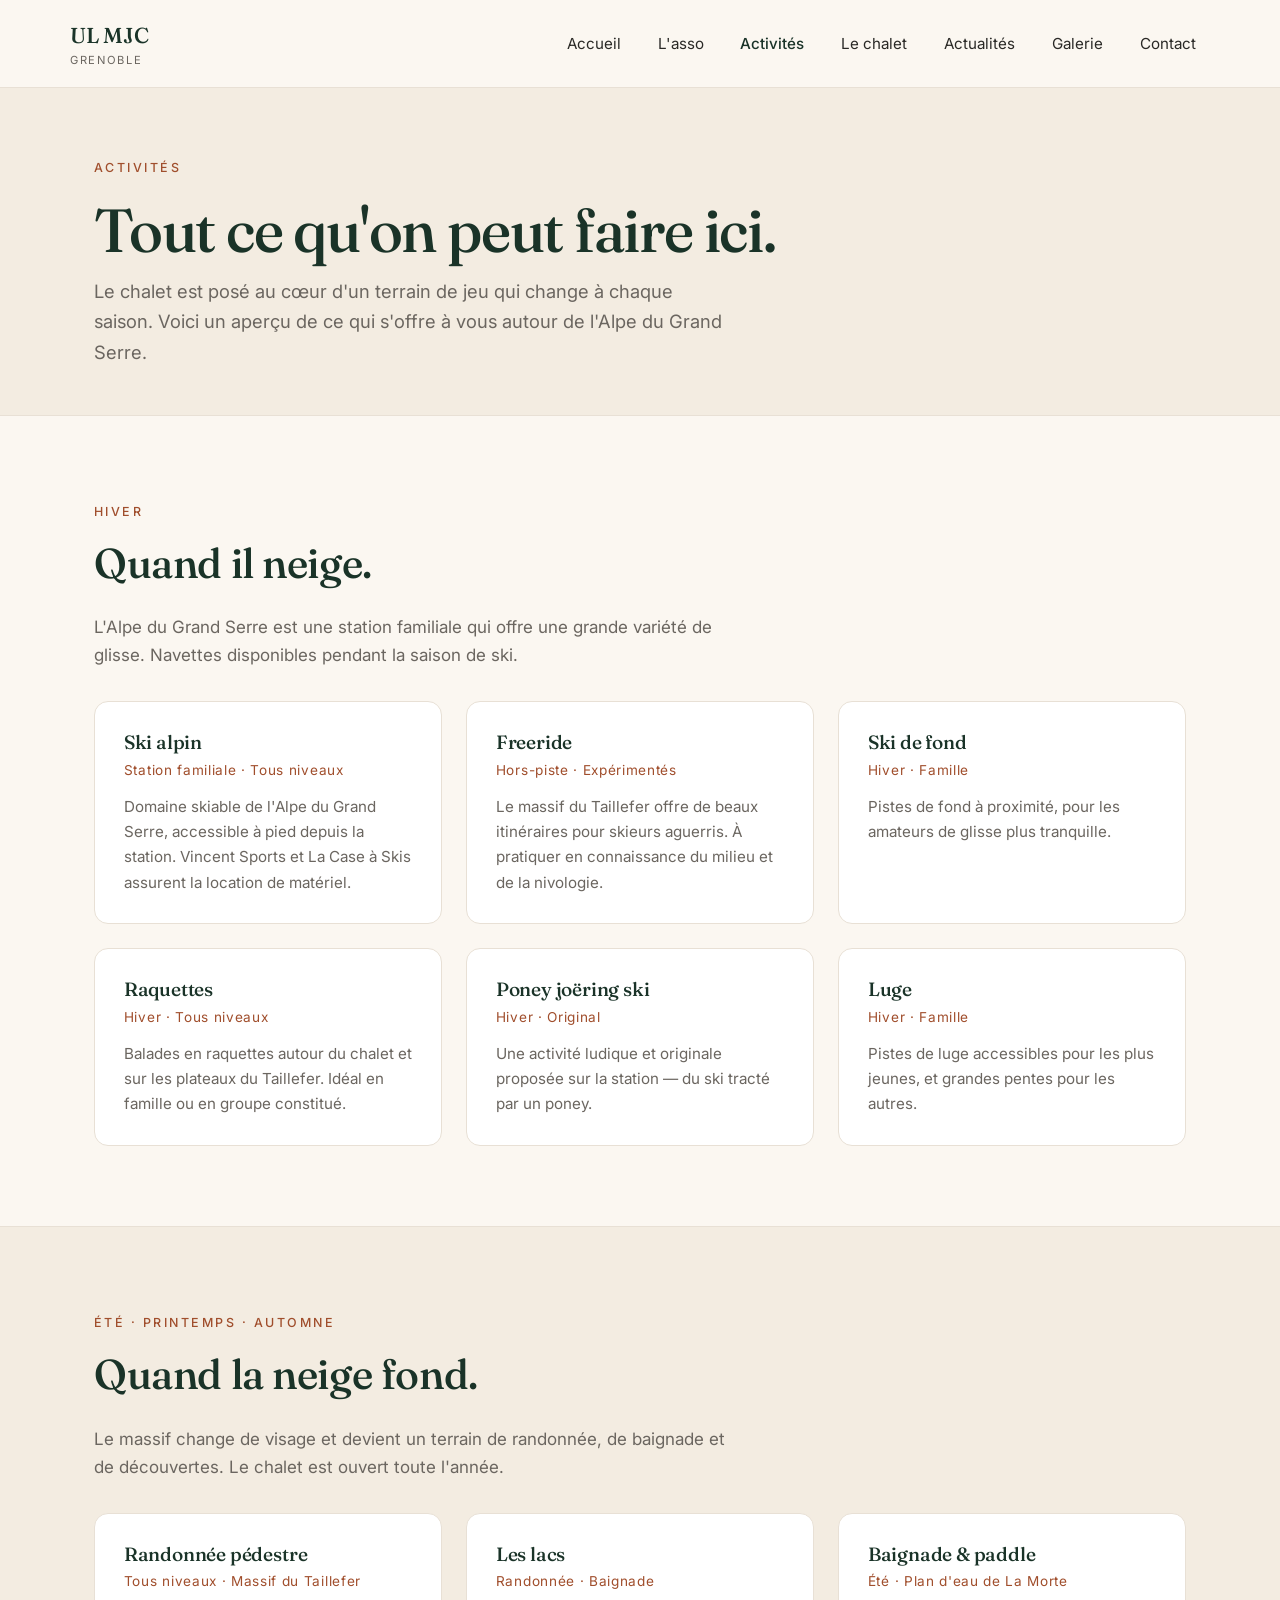
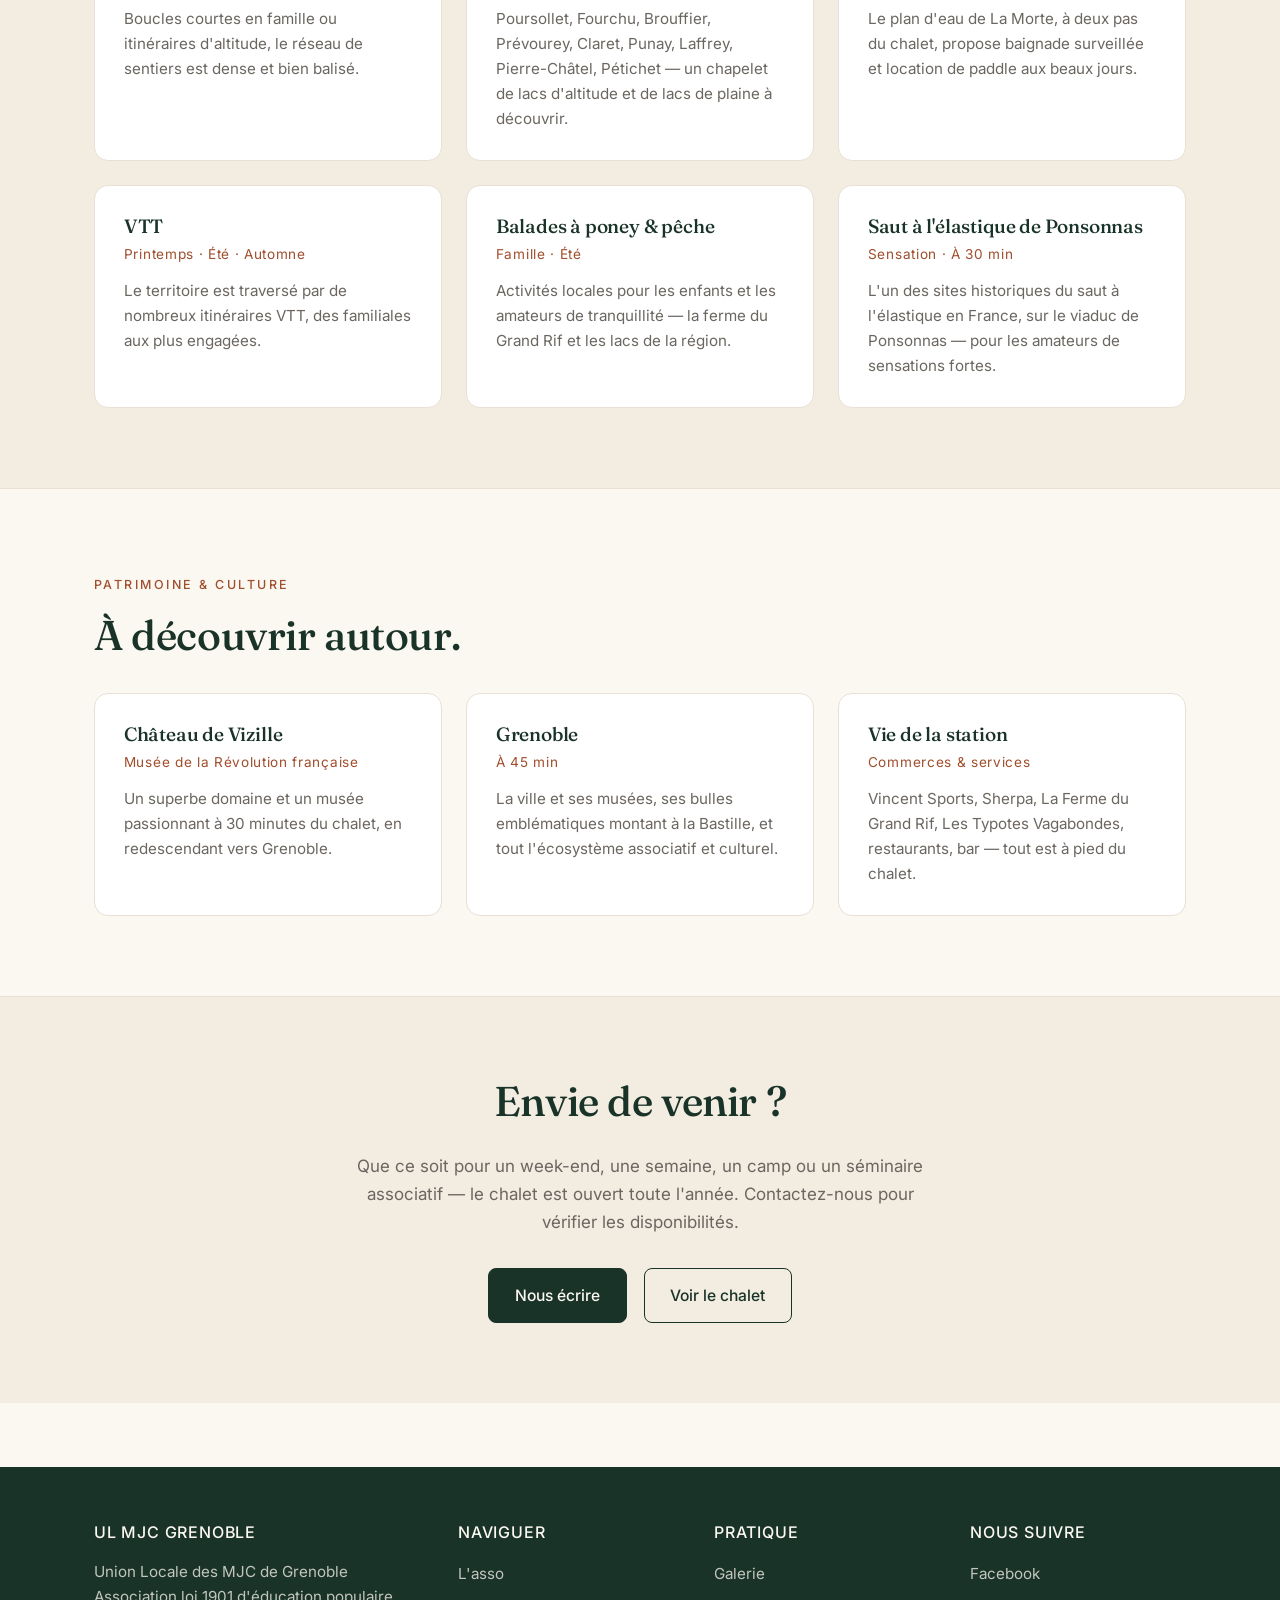
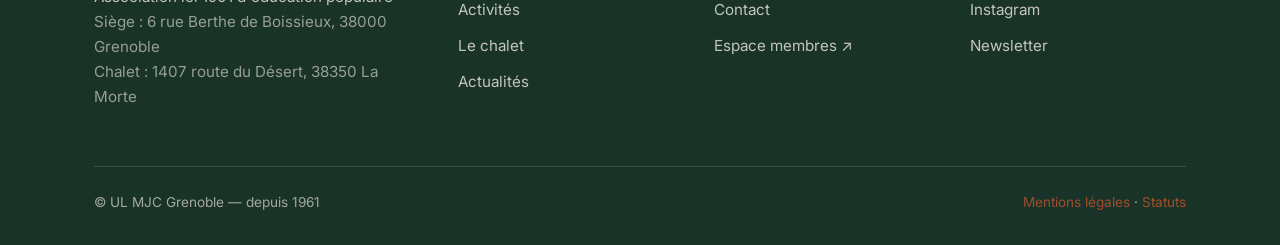
==== commit 9ad8b2f2: "Hero photo Bastille + météo dynamique, mentions légales, infos asso Hero d'accueil : - Remplace la v" ====
--- a/activites.html
+++ b/activites.html
@@ -162,6 +162,7 @@
         <p>
           Union Locale des MJC de Grenoble<br>
           Association loi 1901 d'éducation populaire<br>
+          <span class="muted">Siège : 6 rue Berthe de Boissieux, 38000 Grenoble</span><br>
           <span class="muted">Chalet : 1407 route du Désert, 38350 La Morte</span>
         </p>
       </div>
@@ -192,8 +193,8 @@
       </div>
     </div>
     <div class="footer-bottom">
-      <span>© UL MJC Grenoble — depuis 1963</span>
-      <span><a href="#">Mentions légales</a> · <a href="#">Statuts</a></span>
+      <span>© UL MJC Grenoble — depuis 1961</span>
+      <span><a href="mentions-legales.html">Mentions légales</a> · <a href="#">Statuts</a></span>
     </div>
   </div>
 </footer>
--- a/css/style.css
+++ b/css/style.css
@@ -220,18 +220,31 @@
   z-index: 3;
 }
 
-/* Vidéo de fond */
-.hero-video {
+/* Média de fond (vidéo ou photo) */
+.hero-video,
+.hero-bg {
   position: absolute;
   inset: 0;
   width: 100%;
   height: 100%;
   object-fit: cover;
   z-index: 0;
+}
+.hero-video {
   opacity: 0;
   transition: opacity 1.4s ease;
 }
 .hero-video.loaded { opacity: 1; }
+
+/* Photo : léger zoom Ken Burns + transition douce pour les filtres météo */
+.hero-bg {
+  transition: filter 1.8s ease;
+  animation: kenBurns 32s ease-in-out infinite alternate;
+}
+@keyframes kenBurns {
+  from { transform: scale(1) translate(0, 0); }
+  to   { transform: scale(1.07) translate(-1%, -1.2%); }
+}
 
 /* Overlay sombre/teinté pour lisibilité du texte */
 .hero-overlay {
@@ -243,22 +256,183 @@
   pointer-events: none;
 }
 
-/* Quand le hero a une vidéo, on inverse les couleurs du texte */
-.hero.has-video {
+/* Quand le hero a un média (vidéo ou photo), on inverse les couleurs du texte */
+.hero.has-video,
+.hero.has-photo {
   background: var(--pine);
   border-bottom: none;
 }
-.hero.has-video .section-eyebrow { color: rgba(251, 247, 241, 0.9); }
-.hero.has-video h1 { color: var(--bg); }
-.hero.has-video .lede { color: rgba(251, 247, 241, 0.92); }
-.hero.has-video .btn-ghost {
+.hero.has-video .section-eyebrow,
+.hero.has-photo .section-eyebrow { color: rgba(251, 247, 241, 0.9); }
+.hero.has-video h1,
+.hero.has-photo h1 { color: var(--bg); }
+.hero.has-video .lede,
+.hero.has-photo .lede { color: rgba(251, 247, 241, 0.92); }
+.hero.has-video .btn-ghost,
+.hero.has-photo .btn-ghost {
   color: var(--bg);
   border-color: rgba(251, 247, 241, 0.6);
 }
-.hero.has-video .btn-ghost:hover {
+.hero.has-video .btn-ghost:hover,
+.hero.has-photo .btn-ghost:hover {
   background: var(--bg);
   color: var(--pine);
 }
+
+/* ===========================================================
+   EFFETS MÉTÉO — appliqués au hero photo selon Open-Meteo
+   =========================================================== */
+
+/* Filtres image selon la météo */
+.hero.has-photo .hero-bg { filter: brightness(0.88) saturate(0.95); }
+.hero.weather-clear.is-day .hero-bg     { filter: brightness(1.0) saturate(1.08) contrast(1.02); }
+.hero.weather-clear.is-night .hero-bg   { filter: brightness(0.45) saturate(0.6) hue-rotate(200deg); }
+.hero.weather-cloud .hero-bg            { filter: brightness(0.85) saturate(0.8) contrast(0.96); }
+.hero.weather-cloud.is-night .hero-bg   { filter: brightness(0.4) saturate(0.55) hue-rotate(200deg); }
+.hero.weather-fog .hero-bg              { filter: blur(2px) brightness(0.92) saturate(0.65); }
+.hero.weather-rain .hero-bg             { filter: brightness(0.68) saturate(0.7) contrast(1.05); }
+.hero.weather-rain.is-night .hero-bg    { filter: brightness(0.35) saturate(0.45) hue-rotate(200deg); }
+.hero.weather-snow .hero-bg             { filter: brightness(0.95) saturate(0.5) contrast(1.05); }
+.hero.weather-snow.is-night .hero-bg    { filter: brightness(0.55) saturate(0.4) hue-rotate(200deg); }
+.hero.weather-thunder .hero-bg          { filter: brightness(0.45) saturate(0.5); }
+
+/* Calque pour les particules animées (pluie, neige, brouillard, éclair) */
+.weather-fx {
+  position: absolute;
+  inset: 0;
+  z-index: 1;
+  pointer-events: none;
+  overflow: hidden;
+}
+
+/* Pluie : stries diagonales animées sur deux couches */
+.hero.weather-rain .weather-fx::before,
+.hero.weather-rain .weather-fx::after {
+  content: '';
+  position: absolute;
+  inset: -20% -10%;
+  background-image: repeating-linear-gradient(
+    102deg,
+    transparent 0,
+    transparent 6px,
+    rgba(220, 235, 255, 0.35) 6px,
+    rgba(220, 235, 255, 0.35) 7px
+  );
+  animation: rainFall 0.55s linear infinite;
+}
+.hero.weather-rain .weather-fx::after {
+  inset: -25% -15%;
+  background-image: repeating-linear-gradient(
+    104deg,
+    transparent 0,
+    transparent 10px,
+    rgba(220, 235, 255, 0.22) 10px,
+    rgba(220, 235, 255, 0.22) 11px
+  );
+  animation-duration: 0.85s;
+}
+@keyframes rainFall {
+  from { transform: translate(0, -10%); }
+  to   { transform: translate(-4%, 10%); }
+}
+
+/* Neige : flocons via radial-gradients sur deux couches */
+.hero.weather-snow .weather-fx::before,
+.hero.weather-snow .weather-fx::after {
+  content: '';
+  position: absolute;
+  inset: -10% 0 -10% 0;
+  background-image:
+    radial-gradient(2px 2px at 12% 14%, rgba(255,255,255,0.9), transparent 70%),
+    radial-gradient(1.5px 1.5px at 28% 32%, rgba(255,255,255,0.85), transparent 70%),
+    radial-gradient(2.5px 2.5px at 48% 8%, rgba(255,255,255,0.95), transparent 70%),
+    radial-gradient(1.5px 1.5px at 64% 45%, rgba(255,255,255,0.8), transparent 70%),
+    radial-gradient(2px 2px at 82% 18%, rgba(255,255,255,0.9), transparent 70%),
+    radial-gradient(2px 2px at 92% 70%, rgba(255,255,255,0.85), transparent 70%),
+    radial-gradient(1.5px 1.5px at 18% 78%, rgba(255,255,255,0.8), transparent 70%),
+    radial-gradient(2px 2px at 54% 88%, rgba(255,255,255,0.9), transparent 70%);
+  background-size: 100% 50vh;
+  background-repeat: repeat-y;
+  animation: snowFall 14s linear infinite;
+}
+.hero.weather-snow .weather-fx::after {
+  background-size: 100% 70vh;
+  opacity: 0.65;
+  animation-duration: 22s;
+  animation-direction: reverse;
+}
+@keyframes snowFall {
+  from { background-position: 0 0; }
+  to   { background-position: 4% 100vh; }
+}
+
+/* Brouillard : voile blanc qui ondule lentement */
+.hero.weather-fog .weather-fx::before {
+  content: '';
+  position: absolute;
+  inset: 0;
+  background:
+    radial-gradient(ellipse at 30% 60%, rgba(255,255,255,0.4) 0%, transparent 60%),
+    radial-gradient(ellipse at 70% 40%, rgba(255,255,255,0.35) 0%, transparent 55%),
+    linear-gradient(180deg, rgba(255,255,255,0.15) 0%, rgba(255,255,255,0.25) 100%);
+  animation: fogDrift 18s ease-in-out infinite alternate;
+}
+@keyframes fogDrift {
+  from { transform: translateX(-2%); opacity: 0.85; }
+  to   { transform: translateX(2%);  opacity: 1; }
+}
+
+/* Orage : pluie + flash blanc occasionnel */
+.hero.weather-thunder .weather-fx::before {
+  content: '';
+  position: absolute;
+  inset: -20% -10%;
+  background-image: repeating-linear-gradient(
+    102deg,
+    transparent 0,
+    transparent 6px,
+    rgba(220, 235, 255, 0.4) 6px,
+    rgba(220, 235, 255, 0.4) 7px
+  );
+  animation: rainFall 0.45s linear infinite;
+}
+.hero.weather-thunder .weather-fx::after {
+  content: '';
+  position: absolute;
+  inset: 0;
+  background: rgba(255, 255, 240, 0);
+  animation: thunderFlash 7s linear infinite;
+}
+@keyframes thunderFlash {
+  0%, 92%, 100% { background-color: rgba(255, 255, 240, 0); }
+  93%           { background-color: rgba(255, 255, 240, 0.55); }
+  94%           { background-color: rgba(255, 255, 240, 0); }
+  96%           { background-color: rgba(255, 255, 240, 0.35); }
+  97%           { background-color: rgba(255, 255, 240, 0); }
+}
+
+/* Indicateur météo discret en bas du hero */
+.weather-badge {
+  position: absolute;
+  bottom: 1.2rem;
+  right: 1.5rem;
+  z-index: 3;
+  display: inline-flex;
+  align-items: center;
+  gap: 0.4rem;
+  padding: 0.35rem 0.75rem;
+  background: rgba(26, 51, 40, 0.55);
+  backdrop-filter: blur(8px);
+  border: 1px solid rgba(251, 247, 241, 0.2);
+  border-radius: 999px;
+  color: rgba(251, 247, 241, 0.92);
+  font-size: 0.8rem;
+  letter-spacing: 0.03em;
+  opacity: 0;
+  transition: opacity 0.6s ease;
+}
+.weather-badge.shown { opacity: 1; }
+.weather-badge .weather-emoji { font-size: 0.95rem; }
 
 .hero-content {
   max-width: 720px;
@@ -370,6 +544,7 @@
 .footer-grid a { color: rgba(251, 247, 241, 0.75); border: none; font-size: 0.95rem; }
 .footer-grid a:hover { color: var(--bg); border: none; }
 .footer-grid p { color: rgba(251, 247, 241, 0.75); font-size: 0.95rem; }
+.site-footer .muted { color: rgba(251, 247, 241, 0.55); }
 .footer-bottom {
   border-top: 1px solid rgba(251, 247, 241, 0.15);
   padding-top: 1.5rem;
@@ -404,6 +579,17 @@
 .prose h3 { margin-top: 2rem; }
 .prose ul { padding-left: 1.5rem; }
 .prose li { margin-bottom: 0.5rem; }
+
+.prose-callout {
+  background: var(--bg-soft);
+  border-left: 4px solid var(--terra);
+  border-radius: var(--radius-sm);
+  padding: 1.2rem 1.5rem;
+  margin: 1.5rem 0 2rem;
+}
+.prose-callout p { margin-bottom: 0.5rem; }
+.prose-callout p:last-child { margin-bottom: 0; }
+.prose-callout strong { color: var(--pine); }
 
 /* ---------- Galerie ---------- */
 
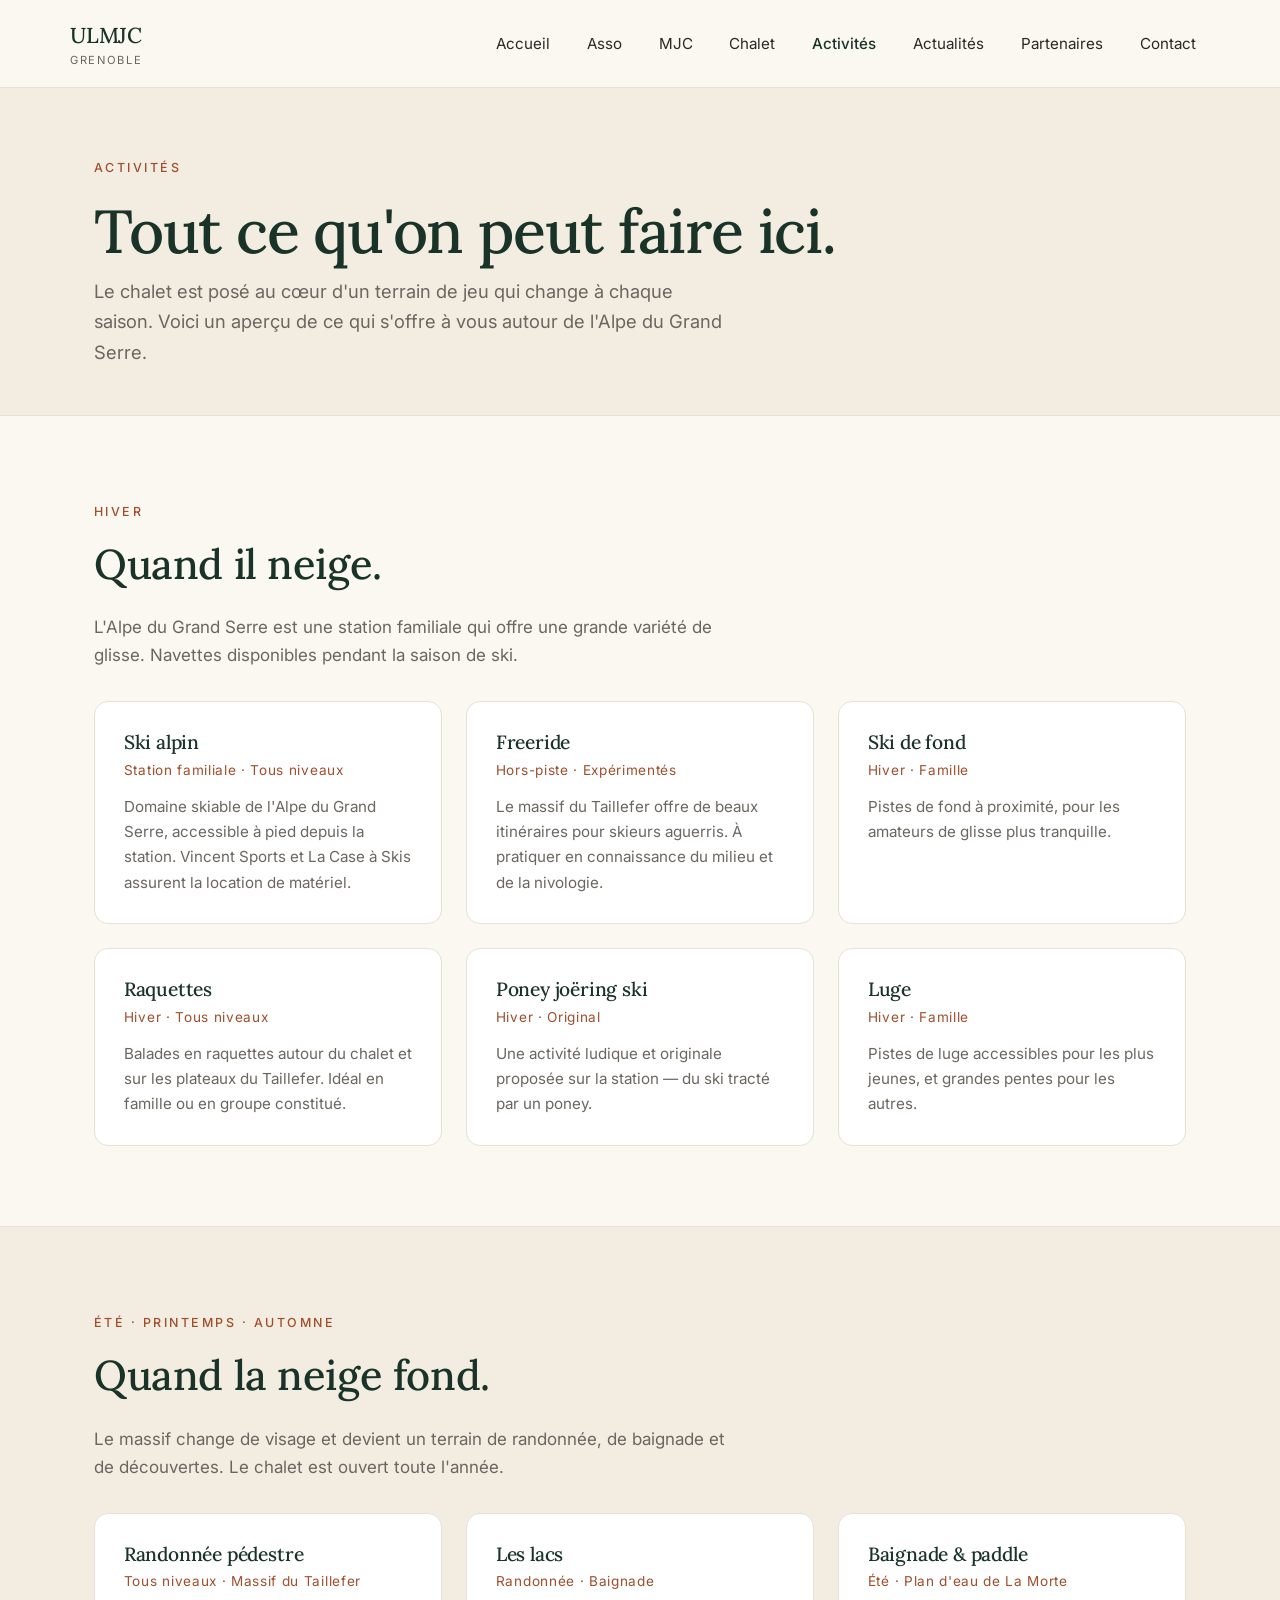
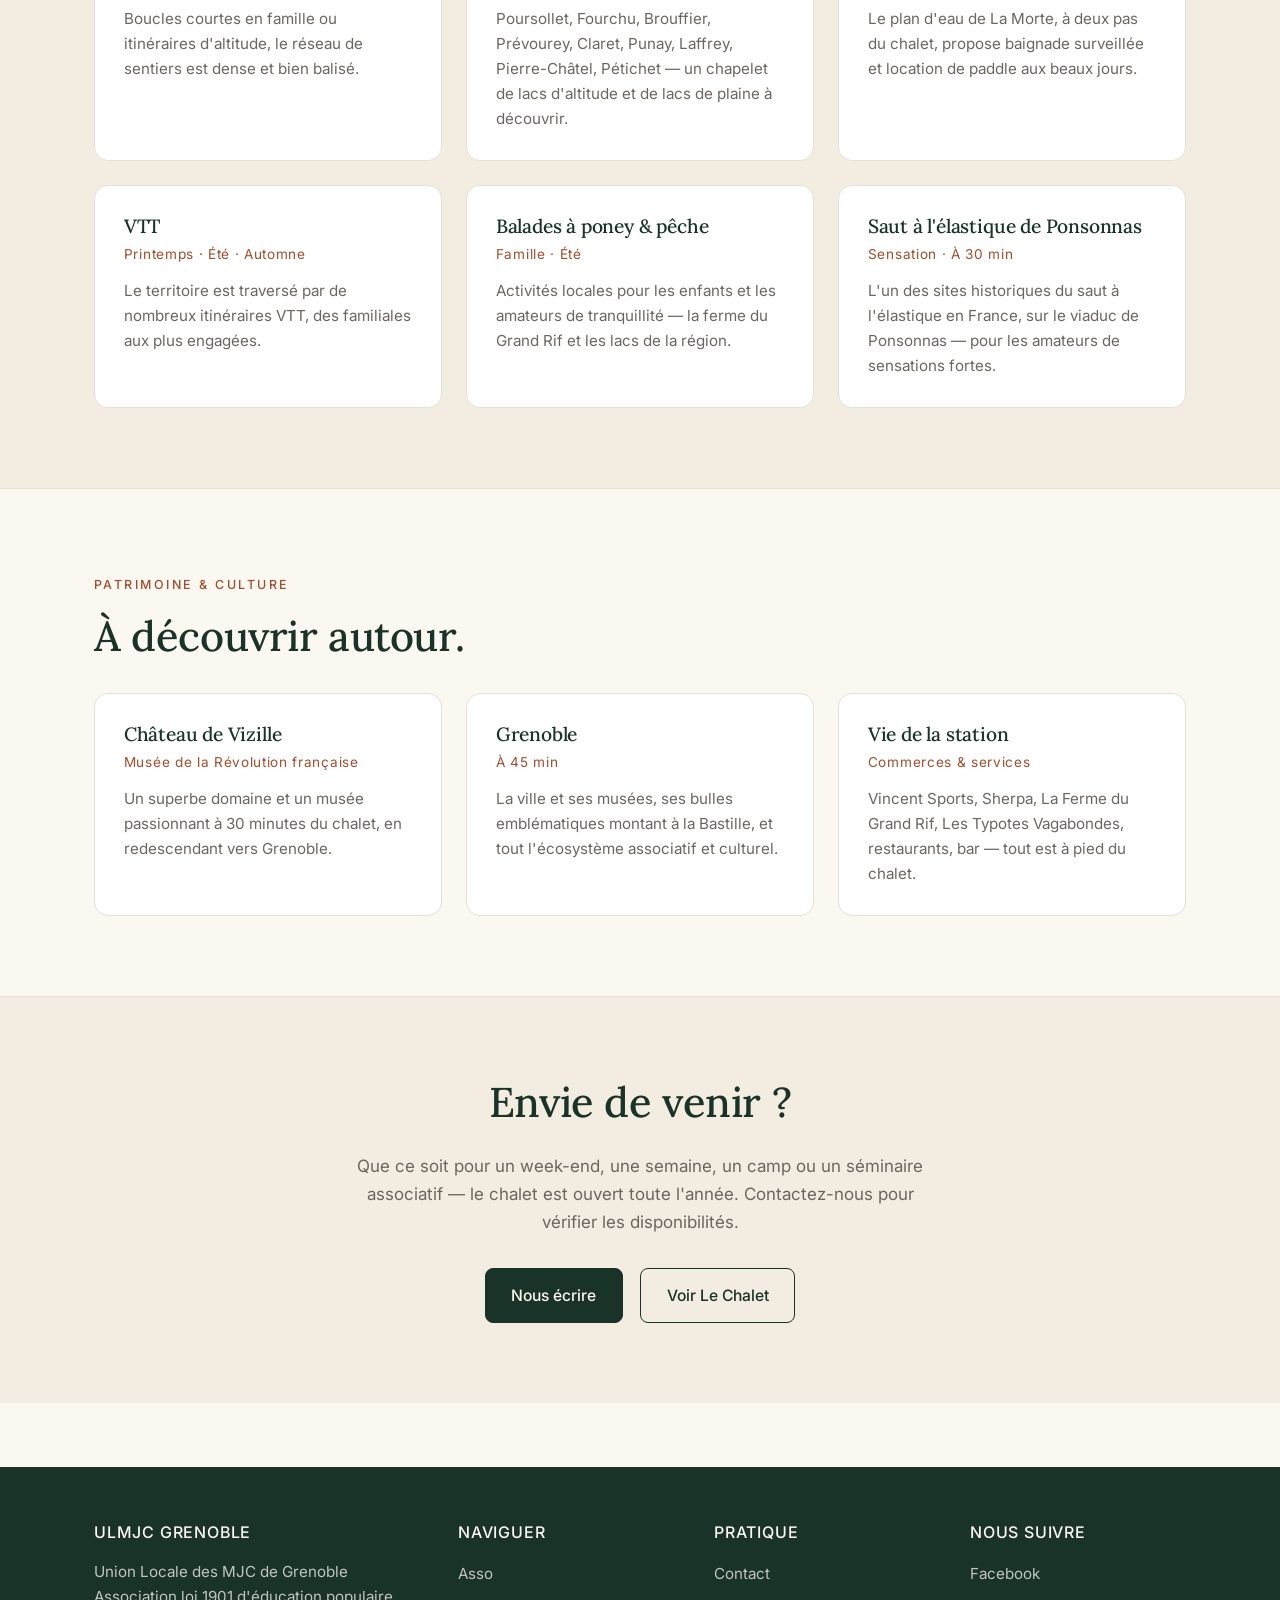
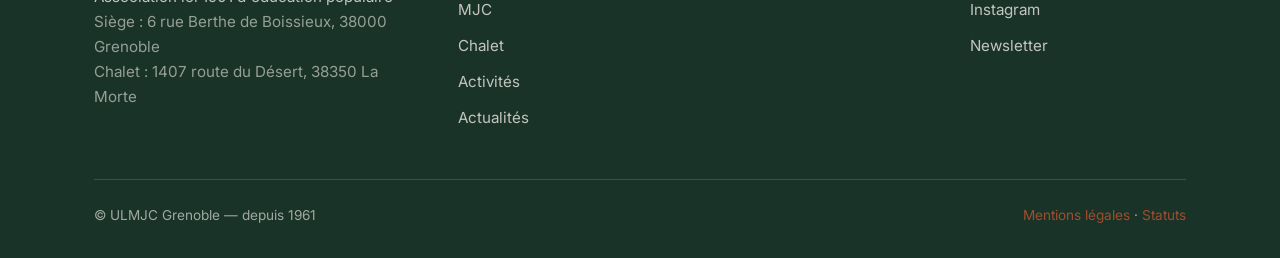
==== commit 4e56dc26: "Site complet : page MJC, popup bénévolat, analytics Matomo, SEO - Nouvelle page les-mjc.html (7 MJC/" ====
--- a/activites.html
+++ b/activites.html
@@ -4,25 +4,43 @@
 <meta charset="UTF-8">
 <meta name="viewport" content="width=device-width, initial-scale=1.0">
 <meta name="description" content="Les activités autour du chalet de l'Alpe du Grand Serre : ski, freeride, raquettes, randos, lacs, baignade, VTT, poney, patrimoine local en Isère.">
-<title>Activités — UL MJC Grenoble</title>
+<title>Activités — ULMJC Grenoble</title>
 <link rel="preconnect" href="https://fonts.googleapis.com">
 <link rel="preconnect" href="https://fonts.gstatic.com" crossorigin>
-<link href="https://fonts.googleapis.com/css2?family=Fraunces:opsz,wght@9..144,400;9..144,500;9..144,600&family=Inter:wght@300;400;500;600&display=swap" rel="stylesheet">
-<link rel="stylesheet" href="css/style.css">
+<link href="https://fonts.googleapis.com/css2?family=Inter:wght@300;400;500;600&family=Lora:wght@400;500;600;700&display=swap" rel="stylesheet">
+<link rel="canonical" href="https://site.ulmjcgrenoble.org/activites.html">
+<link rel="stylesheet" href="css/style.css?v=20260524-14">
+<!-- Matomo Analytics - mode anonyme (sans cookies, IP anonymisee) -->
+<script>
+  var _paq = window._paq = window._paq || [];
+  _paq.push(['disableCookies']);
+  _paq.push(['setDoNotTrack', true]);
+  _paq.push(['trackPageView']);
+  _paq.push(['enableLinkTracking']);
+  (function() {
+    var u = "//site.ulmjcgrenoble.org/matomo/";
+    _paq.push(['setTrackerUrl', u + 'matomo.php']);
+    _paq.push(['setSiteId', '1']);
+    var d = document, g = d.createElement('script'), s = d.getElementsByTagName('script')[0];
+    g.async = true; g.src = u + 'matomo.js'; s.parentNode.insertBefore(g, s);
+  })();
+</script>
+<!-- End Matomo -->
 </head>
 <body>
 
 <header class="site-header">
   <div class="container nav">
-    <a href="index.html" class="brand">UL MJC<span class="brand-sub">Grenoble</span></a>
+    <a href="index.html" class="brand">ULMJC<span class="brand-sub">Grenoble</span></a>
     <button class="nav-toggle" aria-label="Menu" onclick="document.getElementById('nav-links').classList.toggle('open')">☰</button>
     <ul class="nav-links" id="nav-links">
       <li><a href="index.html">Accueil</a></li>
-      <li><a href="asso.html">L'asso</a></li>
+      <li><a href="asso.html">Asso</a></li>
+      <li><a href="les-mjc.html">MJC</a></li>
+      <li><a href="chalet.html">Chalet</a></li>
       <li><a href="activites.html" class="active">Activités</a></li>
-      <li><a href="chalet.html">Le chalet</a></li>
       <li><a href="actus.html">Actualités</a></li>
-      <li><a href="galerie.html">Galerie</a></li>
+      <li><a href="partenariats.html">Partenaires</a></li>
       <li><a href="contact.html">Contact</a></li>
     </ul>
   </div>
@@ -150,7 +168,7 @@
       Contactez-nous pour vérifier les disponibilités.
     </p>
     <a href="contact.html" class="btn">Nous écrire</a>
-    <a href="chalet.html" class="btn btn-ghost" style="margin-left: 0.75rem;">Voir le chalet</a>
+    <a href="chalet.html" class="btn btn-ghost" style="margin-left: 0.75rem;">Voir Le Chalet</a>
   </div>
 </section>
 
@@ -158,7 +176,7 @@
   <div class="container">
     <div class="footer-grid">
       <div>
-        <h4>UL MJC Grenoble</h4>
+        <h4>ULMJC Grenoble</h4>
         <p>
           Union Locale des MJC de Grenoble<br>
           Association loi 1901 d'éducation populaire<br>
@@ -169,18 +187,17 @@
       <div>
         <h4>Naviguer</h4>
         <ul>
-          <li><a href="asso.html">L'asso</a></li>
+          <li><a href="asso.html">Asso</a></li>
+          <li><a href="les-mjc.html">MJC</a></li>
+          <li><a href="chalet.html">Chalet</a></li>
           <li><a href="activites.html">Activités</a></li>
-          <li><a href="chalet.html">Le chalet</a></li>
           <li><a href="actus.html">Actualités</a></li>
         </ul>
       </div>
       <div>
         <h4>Pratique</h4>
         <ul>
-          <li><a href="galerie.html">Galerie</a></li>
           <li><a href="contact.html">Contact</a></li>
-          <li><a href="https://app.ulmjcgrenoble.org/" target="_blank" rel="noopener">Espace membres ↗</a></li>
         </ul>
       </div>
       <div>
@@ -193,12 +210,13 @@
       </div>
     </div>
     <div class="footer-bottom">
-      <span>© UL MJC Grenoble — depuis 1961</span>
+      <span>© ULMJC Grenoble — depuis 1961</span>
       <span><a href="mentions-legales.html">Mentions légales</a> · <a href="#">Statuts</a></span>
     </div>
   </div>
 </footer>
 
-<script src="js/main.js"></script>
+<script src="js/main.js?v=20260524-14"></script>
+
 </body>
 </html>
--- a/css/style.css
+++ b/css/style.css
@@ -1,7 +1,7 @@
 /* =========================================================
    ULMJC Grenoble — style nordique chaleureux
    Palette : crème, pin foncé, terre cuite, charbon chaud
-   Typo : Fraunces (titres) + Inter (texte)
+   Typo : Lora (titres) + Inter (texte)
    ========================================================= */
 
 :root {
@@ -36,13 +36,14 @@
 }
 
 h1, h2, h3, h4 {
-  font-family: 'Fraunces', Georgia, serif;
+  font-family: 'Lora', Georgia, serif;
   font-weight: 500;
   color: var(--pine);
   letter-spacing: -0.01em;
   margin: 0 0 0.6em;
   line-height: 1.2;
 }
+
 
 h1 { font-size: clamp(2.4rem, 5vw, 3.8rem); letter-spacing: -0.02em; }
 h2 { font-size: clamp(1.8rem, 3.5vw, 2.6rem); }
@@ -87,7 +88,7 @@
 }
 
 .brand {
-  font-family: 'Fraunces', serif;
+  font-family: 'Lora', Georgia, serif;
   font-size: 1.35rem;
   font-weight: 500;
   color: var(--pine);
@@ -222,28 +223,80 @@
 
 /* Média de fond (vidéo ou photo) */
 .hero-video,
+.hero-bg-wrap {
+  position: absolute;
+  inset: 0;
+  z-index: 0;
+}
+.hero-video {
+  width: 100%;
+  height: 100%;
+  object-fit: cover;
+  opacity: 0;
+  transition: opacity 1.4s ease;
+}
+.hero-video.loaded { opacity: 1; }
+
+/* Wrapper photo : zone du parallaxe au scroll (JS animera translateY ici) */
+.hero-bg-wrap {
+  overflow: hidden;
+  will-change: transform;
+  /* le wrapper déborde un peu en haut/bas pour absorber le mouvement parallaxe */
+  top: -8%;
+  bottom: -8%;
+  inset-block: -8%;
+}
+
+/* Photo : Ken Burns plus marqué (scale + dérive lente) */
 .hero-bg {
   position: absolute;
   inset: 0;
   width: 100%;
   height: 100%;
   object-fit: cover;
-  z-index: 0;
-}
-.hero-video {
-  opacity: 0;
-  transition: opacity 1.4s ease;
-}
-.hero-video.loaded { opacity: 1; }
-
-/* Photo : léger zoom Ken Burns + transition douce pour les filtres météo */
-.hero-bg {
   transition: filter 1.8s ease;
-  animation: kenBurns 32s ease-in-out infinite alternate;
+  will-change: transform, filter;
+}
+img.hero-bg {
+  animation: kenBurns 24s ease-in-out infinite alternate;
+  transform-origin: 55% 45%;
+}
+/* Vidéo : couleurs natives, aucun filtre */
+video.hero-bg {
+  background: var(--pine);
+  filter: none !important; /* override les filter météo héritées des règles .hero.weather-* */
+  animation: none;
+}
+
+/* Quand le hero contient une vidéo, on adoucit overlay + vignette
+   (la vidéo a déjà du mouvement et de la variation, pas besoin d'assombrir autant) */
+.hero:has(video.hero-bg) .hero-overlay {
+  background:
+    linear-gradient(180deg, rgba(26, 51, 40, 0.25) 0%, rgba(26, 51, 40, 0.08) 50%, rgba(26, 51, 40, 0.35) 100%);
+}
+/* Vignette plus marquée et plus serrée derrière le bloc texte */
+.hero:has(video.hero-bg) .hero-vignette {
+  background:
+    radial-gradient(ellipse 55% 60% at 28% 50%, rgba(10, 20, 15, 0.75) 0%, rgba(10, 20, 15, 0.35) 40%, transparent 75%);
+}
+/* Halo subtil sous le texte du hero pour décoller de la vidéo */
+.hero:has(video.hero-bg) h1,
+.hero:has(video.hero-bg) .lede,
+.hero:has(video.hero-bg) .section-eyebrow {
+  text-shadow: 0 1px 16px rgba(0, 0, 0, 0.65), 0 1px 3px rgba(0, 0, 0, 0.45);
+}
+
+/* Sur mobile, la vignette s'étale sur toute la largeur (le texte est centré) */
+@media (max-width: 820px) {
+  .hero:has(video.hero-bg) .hero-vignette {
+    background:
+      radial-gradient(ellipse 100% 65% at 50% 50%, rgba(10, 20, 15, 0.70) 0%, rgba(10, 20, 15, 0.35) 50%, transparent 80%);
+  }
 }
 @keyframes kenBurns {
-  from { transform: scale(1) translate(0, 0); }
-  to   { transform: scale(1.07) translate(-1%, -1.2%); }
+  0%   { transform: scale(1.08) translate(0%, 0%); }
+  50%  { transform: scale(1.14) translate(-2%, -1.5%); }
+  100% { transform: scale(1.10) translate(1.5%, -2%); }
 }
 
 /* Overlay sombre/teinté pour lisibilité du texte */
@@ -254,6 +307,22 @@
   background:
     linear-gradient(180deg, rgba(26, 51, 40, 0.55) 0%, rgba(26, 51, 40, 0.35) 50%, rgba(26, 51, 40, 0.65) 100%);
   pointer-events: none;
+}
+
+/* Vignette derrière le bloc de texte pour renforcer la lisibilité */
+.hero-vignette {
+  position: absolute;
+  inset: 0;
+  z-index: 1;
+  pointer-events: none;
+  background:
+    radial-gradient(ellipse 80% 70% at 30% 50%, rgba(20, 38, 30, 0.55) 0%, transparent 65%);
+}
+@media (max-width: 820px) {
+  .hero-vignette {
+    background:
+      radial-gradient(ellipse 110% 80% at 50% 50%, rgba(20, 38, 30, 0.55) 0%, transparent 70%);
+  }
 }
 
 /* Quand le hero a un média (vidéo ou photo), on inverse les couleurs du texte */
@@ -512,6 +581,67 @@
   font-size: 0.9rem;
 }
 .split-img img { width: 100%; height: 100%; object-fit: cover; }
+/* Variante "portrait" : on affiche la photo en entier (pas de crop) */
+.split-img-portrait {
+  aspect-ratio: auto;
+  background: transparent;
+  align-self: center;
+  max-height: 640px;
+  border-radius: var(--radius);
+  overflow: hidden;
+  position: relative;
+}
+/* Effet "chute de neige" sur la photo (deux couches pour la profondeur) */
+.split-img-portrait::before,
+.split-img-portrait::after {
+  content: '';
+  position: absolute;
+  inset: -8% 0;
+  pointer-events: none;
+  z-index: 2;
+  background-image:
+    radial-gradient(2px 2px at 6% 4%, rgba(255,255,255,0.95), transparent 70%),
+    radial-gradient(1.5px 1.5px at 14% 16%, rgba(255,255,255,0.85), transparent 70%),
+    radial-gradient(2px 2px at 22% 28%, rgba(255,255,255,0.9), transparent 70%),
+    radial-gradient(1.5px 1.5px at 30% 8%, rgba(255,255,255,0.8), transparent 70%),
+    radial-gradient(2.5px 2.5px at 38% 38%, rgba(255,255,255,0.95), transparent 70%),
+    radial-gradient(1.5px 1.5px at 46% 18%, rgba(255,255,255,0.85), transparent 70%),
+    radial-gradient(2px 2px at 54% 48%, rgba(255,255,255,0.9), transparent 70%),
+    radial-gradient(1.5px 1.5px at 62% 6%, rgba(255,255,255,0.8), transparent 70%),
+    radial-gradient(2px 2px at 70% 24%, rgba(255,255,255,0.95), transparent 70%),
+    radial-gradient(2.5px 2.5px at 78% 56%, rgba(255,255,255,0.9), transparent 70%),
+    radial-gradient(1.5px 1.5px at 86% 12%, rgba(255,255,255,0.85), transparent 70%),
+    radial-gradient(2px 2px at 94% 32%, rgba(255,255,255,0.95), transparent 70%),
+    radial-gradient(1.5px 1.5px at 10% 62%, rgba(255,255,255,0.8), transparent 70%),
+    radial-gradient(2px 2px at 26% 72%, rgba(255,255,255,0.9), transparent 70%),
+    radial-gradient(2.5px 2.5px at 42% 84%, rgba(255,255,255,0.95), transparent 70%),
+    radial-gradient(1.5px 1.5px at 58% 76%, rgba(255,255,255,0.8), transparent 70%),
+    radial-gradient(2px 2px at 74% 90%, rgba(255,255,255,0.9), transparent 70%),
+    radial-gradient(1.5px 1.5px at 90% 80%, rgba(255,255,255,0.85), transparent 70%);
+  background-size: 100% 35vh;
+  background-repeat: repeat-y;
+  animation: snowFall 6s linear infinite;
+}
+.split-img-portrait::after {
+  background-size: 100% 50vh;
+  opacity: 0.7;
+  animation-duration: 9s;
+  /* même direction que la couche principale (vers le bas), juste plus lent pour la profondeur */
+}
+.split-img-portrait img {
+  width: 100%;
+  height: auto;
+  object-fit: contain;
+  display: block;
+  animation: kenBurnsPortrait 28s ease-in-out infinite alternate;
+  transform-origin: 50% 35%;
+  will-change: transform;
+}
+@keyframes kenBurnsPortrait {
+  0%   { transform: scale(1.00) translate(0%, 0%); }
+  50%  { transform: scale(1.06) translate(-1.2%, -1.5%); }
+  100% { transform: scale(1.03) translate(1.2%, 1.5%); }
+}
 @media (max-width: 820px) {
   .split { grid-template-columns: 1fr; gap: 2rem; }
 }
@@ -672,6 +802,45 @@
 }
 .actu-item h3 { margin: 0.3rem 0 0.7rem; }
 .actu-item p { margin: 0; color: var(--ink-soft); font-size: 0.95rem; }
+
+/* Bande de photos cliquables sous une actu (ouvre le lightbox existant) */
+.actu-photos {
+  display: grid;
+  grid-template-columns: repeat(auto-fill, minmax(110px, 1fr));
+  gap: 0.5rem;
+  margin-top: 1rem;
+}
+.actu-photos[hidden] { display: none; }
+.actu-photos:empty { display: none; }
+.actu-photos a {
+  display: block;
+  aspect-ratio: 4 / 3;
+  overflow: hidden;
+  border-radius: var(--radius-sm);
+  background: var(--bg);
+  border: 1px solid var(--line);
+  cursor: zoom-in;
+  transition: transform 0.2s ease, box-shadow 0.2s ease, border-color 0.2s ease;
+}
+.actu-photos a img {
+  width: 100%;
+  height: 100%;
+  object-fit: cover;
+  display: block;
+  transition: transform 0.4s ease;
+}
+.actu-photos a:hover {
+  transform: translateY(-2px);
+  box-shadow: 0 4px 12px rgba(42, 41, 38, 0.12);
+  border-color: var(--pine-soft);
+}
+.actu-photos a:hover img {
+  transform: scale(1.06);
+}
+.actu-photos a:focus-visible {
+  outline: 2px solid var(--terra);
+  outline-offset: 2px;
+}
 @media (max-width: 720px) {
   .actu-item { grid-template-columns: 1fr; gap: 0.5rem; }
 }
@@ -709,7 +878,7 @@
   text-align: center;
 }
 .stat .stat-num {
-  font-family: 'Fraunces', serif;
+  font-family: 'Lora', Georgia, serif;
   font-size: clamp(2.5rem, 5vw, 3.8rem);
   font-weight: 500;
   color: var(--pine);
@@ -825,3 +994,1216 @@
     transform: none !important;
   }
 }
+
+/* ===========================================================
+   TIMELINE INTERACTIVE — page asso.html
+   =========================================================== */
+
+.timeline {
+  list-style: none;
+  padding: 0;
+  margin: 3rem auto 2rem;
+  max-width: 940px;
+  position: relative;
+  counter-reset: timeline;
+}
+/* Ligne verticale au centre (desktop) */
+.timeline::before {
+  content: '';
+  position: absolute;
+  left: 50%;
+  top: 12px;
+  bottom: 12px;
+  width: 2px;
+  background: var(--line);
+  transform: translateX(-50%);
+  z-index: 0;
+}
+/* Ligne "remplie" qui grandit au scroll */
+.timeline::after {
+  content: '';
+  position: absolute;
+  left: 50%;
+  top: 12px;
+  width: 2px;
+  height: var(--timeline-fill, 0%);
+  background: linear-gradient(180deg, var(--terra) 0%, var(--pine) 100%);
+  transform: translateX(-50%);
+  z-index: 1;
+  transition: height 0.2s ease-out;
+  pointer-events: none;
+}
+
+.timeline-item {
+  position: relative;
+  width: 50%;
+  padding: 0 2.5rem 2.5rem;
+  box-sizing: border-box;
+}
+.timeline-item:nth-child(even) {
+  margin-left: 50%;
+}
+
+.timeline-marker {
+  position: absolute;
+  width: 18px;
+  height: 18px;
+  top: 8px;
+  background: var(--bg-card);
+  border: 3px solid var(--terra);
+  border-radius: 50%;
+  z-index: 2;
+  transition: transform 0.25s, box-shadow 0.25s, border-color 0.25s;
+}
+.timeline-item:nth-child(odd) .timeline-marker { right: -9px; }
+.timeline-item:nth-child(even) .timeline-marker { left: -9px; }
+
+/* Card cliquable (bouton reset) */
+.timeline-content {
+  display: block;
+  width: 100%;
+  text-align: left;
+  background: var(--bg);
+  border: 1px solid var(--line);
+  border-radius: var(--radius);
+  padding: 1.4rem 1.6rem;
+  font: inherit;
+  color: inherit;
+  cursor: pointer;
+  transition: transform 0.2s, box-shadow 0.2s, border-color 0.2s;
+  position: relative;
+}
+.timeline-content:hover,
+.timeline-content:focus-visible {
+  transform: translateY(-3px);
+  box-shadow: var(--shadow);
+  border-color: var(--pine-soft);
+  outline: none;
+}
+.timeline-content:hover ~ .timeline-marker,
+.timeline-item:has(.timeline-content:hover) .timeline-marker {
+  transform: scale(1.25);
+  box-shadow: 0 0 0 6px rgba(196, 98, 58, 0.18);
+}
+
+.timeline-year {
+  display: block;
+  font-family: 'Lora', Georgia, serif;
+  font-size: clamp(1.5rem, 2.5vw, 1.9rem);
+  font-weight: 500;
+  color: var(--terra-dark);
+  margin-bottom: 0.3rem;
+  letter-spacing: -0.01em;
+  line-height: 1.1;
+}
+.timeline-content h3 {
+  margin: 0 0 0.5rem;
+  font-size: 1.15rem;
+  color: var(--pine);
+}
+.timeline-content p {
+  margin: 0;
+  color: var(--ink-soft);
+  font-size: 0.95rem;
+  line-height: 1.55;
+}
+
+/* Bloc détail (caché par défaut, révélé au clic) */
+.timeline-detail {
+  margin-top: 1rem;
+  padding-top: 1rem;
+  border-top: 1px dashed var(--line);
+}
+.timeline-detail p {
+  font-size: 0.92rem;
+  color: var(--ink);
+}
+.timeline-content[aria-expanded="true"] {
+  border-color: var(--pine-soft);
+  box-shadow: var(--shadow);
+}
+.timeline-content[aria-expanded="true"] .timeline-marker {
+  transform: scale(1.2);
+}
+/* Petit indicateur "+" / "−" en haut à droite de la card */
+.timeline-content::after {
+  content: '+';
+  position: absolute;
+  top: 1rem;
+  right: 1.1rem;
+  width: 24px;
+  height: 24px;
+  border-radius: 50%;
+  background: var(--bg-soft);
+  color: var(--pine);
+  display: flex;
+  align-items: center;
+  justify-content: center;
+  font-size: 1rem;
+  font-weight: 500;
+  line-height: 1;
+  transition: transform 0.2s, background 0.2s;
+}
+.timeline-content[aria-expanded="true"]::after {
+  content: '−';
+  background: var(--terra);
+  color: var(--bg);
+  transform: rotate(180deg);
+}
+
+/* Items ULMJC mis en avant en vert pine */
+.timeline-item.ulmjc .timeline-marker {
+  background: var(--pine);
+  border-color: var(--pine);
+}
+.timeline-item.ulmjc .timeline-year {
+  color: var(--pine);
+}
+.timeline-item.ulmjc .timeline-content {
+  background: var(--bg-card);
+}
+.timeline-item.ulmjc .timeline-content:hover,
+.timeline-item.ulmjc .timeline-content[aria-expanded="true"] {
+  border-color: var(--pine);
+}
+.timeline-item.ulmjc:has(.timeline-content:hover) .timeline-marker {
+  box-shadow: 0 0 0 6px rgba(26, 51, 40, 0.18);
+}
+
+/* Reveal stagger : pas d'override d'opacité sur les items animés au scroll */
+
+/* ----- Responsive : tablette/mobile, tout à gauche ----- */
+@media (max-width: 720px) {
+  .timeline::before,
+  .timeline::after {
+    left: 20px;
+    transform: none;
+  }
+  .timeline-item {
+    width: 100%;
+    padding: 0 0 2rem 50px;
+    margin-left: 0 !important;
+  }
+  .timeline-item .timeline-marker {
+    left: 12px !important;
+    right: auto !important;
+  }
+  .timeline-content {
+    padding: 1.2rem 1.3rem;
+  }
+  .timeline-content::after {
+    top: 0.9rem;
+    right: 0.9rem;
+  }
+}
+
+/* ===========================================================
+   QUIZZ — page asso.html
+   =========================================================== */
+
+.quiz {
+  max-width: 760px;
+  margin: 0 auto;
+}
+.quiz-questions {
+  list-style: none;
+  padding: 0;
+  margin: 0;
+  counter-reset: quiz;
+  gap: 1.5rem;
+}
+.quiz-questions:not([hidden]) {
+  display: grid;
+}
+.quiz-questions[hidden] { display: none; }
+.quiz-question {
+  background: var(--bg-card);
+  border: 1px solid var(--line);
+  border-radius: var(--radius);
+  padding: 1.6rem 1.8rem;
+  transition: border-color 0.2s;
+}
+.quiz-question.answered {
+  border-color: var(--pine-soft);
+}
+.quiz-question h3 {
+  margin: 0 0 1.2rem;
+  font-size: 1.1rem;
+  line-height: 1.4;
+}
+
+.quiz-answers {
+  list-style: none;
+  padding: 0;
+  margin: 0;
+  display: grid;
+  grid-template-columns: 1fr 1fr;
+  gap: 0.6rem;
+}
+@media (max-width: 600px) {
+  .quiz-answers { grid-template-columns: 1fr; }
+}
+
+.quiz-answers button {
+  display: block;
+  width: 100%;
+  text-align: left;
+  background: var(--bg);
+  border: 1px solid var(--line);
+  border-radius: var(--radius-sm);
+  padding: 0.85rem 1rem;
+  font: inherit;
+  font-size: 0.95rem;
+  color: var(--ink);
+  cursor: pointer;
+  transition: background 0.2s, border-color 0.2s, transform 0.1s;
+  position: relative;
+}
+.quiz-answers button:hover:not(:disabled) {
+  background: var(--bg-soft);
+  border-color: var(--pine-soft);
+  transform: translateX(2px);
+}
+.quiz-answers button:focus-visible {
+  outline: 2px solid var(--terra);
+  outline-offset: 2px;
+}
+.quiz-answers button:disabled {
+  cursor: default;
+  transform: none;
+}
+.quiz-answers button.correct {
+  background: rgba(45, 74, 61, 0.10);
+  border-color: var(--pine);
+  color: var(--pine);
+  font-weight: 500;
+}
+.quiz-answers button.correct::before {
+  content: '✓ ';
+  font-weight: 700;
+}
+.quiz-answers button.incorrect {
+  background: rgba(196, 98, 58, 0.10);
+  border-color: var(--terra);
+  color: var(--terra-dark);
+  text-decoration: line-through;
+  text-decoration-thickness: 1px;
+}
+.quiz-answers button.incorrect::before {
+  content: '✗ ';
+  font-weight: 700;
+  text-decoration: none;
+  display: inline-block;
+}
+
+.quiz-explanation {
+  margin: 1.2rem 0 0;
+  padding: 0.9rem 1.1rem;
+  background: var(--bg-soft);
+  border-left: 3px solid var(--terra);
+  border-radius: var(--radius-sm);
+  font-size: 0.92rem;
+  line-height: 1.55;
+  color: var(--ink);
+  animation: quizFadeIn 0.4s ease;
+}
+@keyframes quizFadeIn {
+  from { opacity: 0; transform: translateY(-4px); }
+  to   { opacity: 1; transform: translateY(0); }
+}
+
+.quiz-result {
+  margin-top: 2rem;
+  padding: 2rem 2.2rem;
+  background: var(--pine);
+  color: var(--bg);
+  border-radius: var(--radius);
+  text-align: center;
+  animation: quizFadeIn 0.5s ease;
+}
+.quiz-result h3 {
+  color: var(--bg);
+  margin: 0 0 0.8rem;
+  font-size: 1.4rem;
+}
+.quiz-score-text {
+  font-family: 'Lora', Georgia, serif;
+  font-size: clamp(2rem, 5vw, 2.8rem);
+  font-weight: 500;
+  margin: 0 0 0.5rem;
+  color: var(--bg);
+}
+.quiz-score-num { color: var(--terra); }
+.quiz-comment {
+  margin: 0 0 1.5rem;
+  font-size: 1.05rem;
+  color: rgba(251, 247, 241, 0.9);
+}
+.quiz-restart {
+  background: var(--terra);
+  border-color: var(--terra);
+}
+.quiz-restart:hover {
+  background: var(--terra-dark);
+  border-color: var(--terra-dark);
+}
+
+/* ===========================================================
+   WIDGET MÉTÉO — page chalet.html (Open-Meteo, Alpe du Grand Serre)
+   =========================================================== */
+
+.chalet-weather {
+  max-width: 720px;
+  margin: 0 auto;
+}
+.weather-card {
+  background: var(--bg-card);
+  border: 1px solid var(--line);
+  border-radius: var(--radius);
+  padding: 2rem 2.2rem;
+  box-shadow: var(--shadow);
+}
+.weather-card-header {
+  text-align: center;
+  margin-bottom: 1.5rem;
+}
+.weather-card-header h2 {
+  margin: 0.5rem 0 0;
+  font-size: clamp(1.4rem, 3vw, 1.8rem);
+}
+.weather-loading {
+  text-align: center;
+  padding: 1.5rem 1rem;
+  color: var(--ink-soft);
+  font-style: italic;
+  font-size: 0.95rem;
+}
+.weather-main {
+  display: flex;
+  align-items: center;
+  gap: 1.5rem;
+  margin-bottom: 1.5rem;
+  padding-bottom: 1.5rem;
+  border-bottom: 1px solid var(--line);
+  justify-content: center;
+}
+.weather-emoji {
+  font-size: clamp(3rem, 7vw, 4.5rem);
+  line-height: 1;
+  display: inline-block;
+  transform-origin: center;
+}
+
+/* Animations contextuelles selon la condition météo */
+.weather-card.is-clear:not(.is-night) .weather-emoji {
+  animation: weatherSpin 14s linear infinite;
+}
+/* Nuit claire : la lune respire doucement plutôt que de tourner */
+.weather-card.is-clear.is-night .weather-emoji,
+.weather-card.is-cloud.is-night .weather-emoji {
+  animation: weatherMoonGlow 4s ease-in-out infinite;
+}
+@keyframes weatherMoonGlow {
+  0%, 100% { opacity: 0.9; transform: scale(1); filter: drop-shadow(0 0 4px rgba(200, 220, 255, 0.3)); }
+  50%      { opacity: 1; transform: scale(1.05); filter: drop-shadow(0 0 14px rgba(200, 220, 255, 0.6)); }
+}
+.weather-card.is-cloud .weather-emoji {
+  animation: weatherFloat 5s ease-in-out infinite;
+}
+.weather-card.is-rain .weather-emoji {
+  animation: weatherBounce 1.4s ease-in-out infinite;
+}
+.weather-card.is-snow .weather-emoji {
+  animation: weatherSway 3.5s ease-in-out infinite;
+}
+.weather-card.is-fog .weather-emoji {
+  animation: weatherPulse 2.8s ease-in-out infinite;
+}
+.weather-card.is-thunder .weather-emoji {
+  animation: weatherShake 0.6s ease-in-out infinite;
+}
+@keyframes weatherSpin {
+  from { transform: rotate(0deg); }
+  to   { transform: rotate(360deg); }
+}
+@keyframes weatherFloat {
+  0%, 100% { transform: translateX(0); }
+  50%      { transform: translateX(10px); }
+}
+@keyframes weatherBounce {
+  0%, 100% { transform: translateY(0); }
+  50%      { transform: translateY(-8px); }
+}
+@keyframes weatherSway {
+  0%, 100% { transform: translateY(0) rotate(0deg); }
+  25%      { transform: translateY(-4px) rotate(-10deg); }
+  75%      { transform: translateY(-4px) rotate(10deg); }
+}
+@keyframes weatherPulse {
+  0%, 100% { opacity: 0.6; transform: scale(0.96); }
+  50%      { opacity: 1; transform: scale(1.04); }
+}
+@keyframes weatherShake {
+  0%, 100% { transform: translateX(0); }
+  20%, 60% { transform: translateX(-4px); }
+  40%, 80% { transform: translateX(4px); }
+}
+
+/* Entrée du widget (slide-up + fade) */
+.chalet-weather .weather-card {
+  opacity: 0;
+  transform: translateY(20px);
+  transition: opacity 0.8s cubic-bezier(0.16, 1, 0.3, 1),
+              transform 0.8s cubic-bezier(0.16, 1, 0.3, 1);
+}
+.chalet-weather .weather-card.shown {
+  opacity: 1;
+  transform: translateY(0);
+}
+.chalet-weather .weather-card:hover {
+  transform: translateY(-3px);
+  transition: transform 0.25s ease;
+}
+
+/* Note : on garde les animations même si prefers-reduced-motion,
+   elles sont gentilles (pas de strobe, pas de mouvement violent). */
+.weather-temp {
+  font-family: 'Lora', Georgia, serif;
+  font-size: clamp(2.2rem, 5vw, 3rem);
+  font-weight: 500;
+  color: var(--pine);
+  line-height: 1;
+  letter-spacing: -0.02em;
+}
+.weather-temp .weather-unit {
+  font-size: 0.55em;
+  color: var(--terra-dark);
+  margin-left: 0.1em;
+  vertical-align: top;
+  margin-top: 0.2em;
+  display: inline-block;
+}
+.weather-condition {
+  font-size: 1.05rem;
+  color: var(--ink-soft);
+  margin-top: 0.4rem;
+}
+.weather-details {
+  display: grid;
+  grid-template-columns: repeat(auto-fit, minmax(150px, 1fr));
+  gap: 1.2rem;
+  text-align: center;
+}
+.weather-detail-label {
+  display: block;
+  font-size: 0.74rem;
+  letter-spacing: 0.12em;
+  text-transform: uppercase;
+  color: var(--terra-dark);
+  font-weight: 500;
+  margin-bottom: 0.3rem;
+}
+.weather-detail-value {
+  display: block;
+  font-family: 'Lora', Georgia, serif;
+  font-size: 1.15rem;
+  color: var(--pine);
+  font-weight: 500;
+}
+.weather-meta {
+  font-size: 0.78rem;
+  color: var(--ink-soft);
+  margin: 1.3rem 0 0;
+  text-align: center;
+}
+
+/* ===========================================================
+   CARDS CLIQUABLES DU CHALET — buttons qui ouvrent le lightbox
+   =========================================================== */
+
+/* Reset du style natif du <button> pour qu'il ressemble aux .card <div> */
+.chalet-card {
+  font: inherit;
+  text-align: left;
+  cursor: pointer;
+  width: 100%;
+  color: inherit;
+}
+.chalet-card:focus-visible {
+  outline: 2px solid var(--terra);
+  outline-offset: 3px;
+}
+/* Card-link en span dans un button : on garde le visuel mais on l'aligne sur la gauche */
+.chalet-card .card-link {
+  pointer-events: none; /* le clic est géré par le button parent */
+}
+
+/* ===========================================================
+   GALERIE DU CHALET — page chalet.html (grid + lightbox)
+   =========================================================== */
+
+.chalet-gallery {
+  display: grid;
+  grid-template-columns: repeat(auto-fill, minmax(180px, 1fr));
+  gap: 0.6rem;
+  margin: 2rem 0 0;
+}
+.chalet-photo {
+  display: block;
+  position: relative;
+  aspect-ratio: 4 / 3;
+  overflow: hidden;
+  border-radius: var(--radius-sm);
+  background: var(--bg-card);
+  border: 1px solid var(--line);
+  cursor: zoom-in;
+  transition: transform 0.25s ease, box-shadow 0.25s ease;
+}
+.chalet-photo img {
+  width: 100%;
+  height: 100%;
+  object-fit: cover;
+  display: block;
+  transition: transform 0.45s ease;
+}
+.chalet-photo:hover {
+  transform: translateY(-2px);
+  box-shadow: 0 4px 14px rgba(42, 41, 38, 0.15);
+  border-color: var(--pine-soft);
+}
+.chalet-photo:hover img {
+  transform: scale(1.05);
+}
+.chalet-photo:focus-visible {
+  outline: 2px solid var(--terra);
+  outline-offset: 3px;
+}
+
+/* ----- Lightbox plein écran ----- */
+
+.lightbox {
+  position: fixed;
+  inset: 0;
+  z-index: 10000;
+  background: rgba(20, 38, 30, 0.95);
+  display: flex;
+  align-items: center;
+  justify-content: center;
+  opacity: 0;
+  pointer-events: none;
+  transition: opacity 0.3s ease;
+}
+.lightbox.open {
+  opacity: 1;
+  pointer-events: auto;
+}
+.lightbox-img {
+  max-width: 92vw;
+  max-height: 88vh;
+  object-fit: contain;
+  border-radius: 6px;
+  box-shadow: 0 10px 40px rgba(0, 0, 0, 0.5);
+  transition: opacity 0.2s ease;
+}
+.lightbox-img.swapping { opacity: 0; }
+
+.lightbox-close,
+.lightbox-prev,
+.lightbox-next {
+  position: absolute;
+  background: rgba(0, 0, 0, 0.4);
+  border: 1px solid rgba(251, 247, 241, 0.3);
+  color: rgba(251, 247, 241, 0.95);
+  cursor: pointer;
+  font-family: inherit;
+  border-radius: 999px;
+  backdrop-filter: blur(8px);
+  transition: background 0.2s, transform 0.2s;
+  display: flex;
+  align-items: center;
+  justify-content: center;
+}
+.lightbox-close:hover,
+.lightbox-prev:hover,
+.lightbox-next:hover {
+  background: rgba(0, 0, 0, 0.7);
+}
+
+.lightbox-close {
+  top: 1.2rem;
+  right: 1.2rem;
+  width: 44px;
+  height: 44px;
+  font-size: 1.5rem;
+  line-height: 1;
+}
+.lightbox-prev,
+.lightbox-next {
+  top: 50%;
+  transform: translateY(-50%);
+  width: 50px;
+  height: 50px;
+  font-size: 1.6rem;
+  line-height: 1;
+}
+.lightbox-prev { left: 1.2rem; }
+.lightbox-next { right: 1.2rem; }
+.lightbox-prev:hover { transform: translateY(-50%) translateX(-3px); }
+.lightbox-next:hover { transform: translateY(-50%) translateX(3px); }
+
+.lightbox-counter {
+  position: absolute;
+  bottom: 1.2rem;
+  left: 50%;
+  transform: translateX(-50%);
+  color: rgba(251, 247, 241, 0.85);
+  font-size: 0.88rem;
+  letter-spacing: 0.06em;
+  background: rgba(0, 0, 0, 0.35);
+  padding: 0.4rem 0.9rem;
+  border-radius: 999px;
+  backdrop-filter: blur(8px);
+}
+
+body.lightbox-active { overflow: hidden; }
+
+/* Mobile : boutons un peu plus petits, plus en bas */
+@media (max-width: 600px) {
+  .lightbox-prev,
+  .lightbox-next {
+    width: 40px;
+    height: 40px;
+    font-size: 1.3rem;
+  }
+  .lightbox-prev { left: 0.6rem; }
+  .lightbox-next { right: 0.6rem; }
+  .lightbox-close {
+    top: 0.6rem;
+    right: 0.6rem;
+    width: 38px;
+    height: 38px;
+  }
+  .lightbox-img {
+    max-width: 96vw;
+    max-height: 82vh;
+  }
+}
+
+/* ===========================================================
+   LISTE DES MJC / MPT — page les-mjc.html
+   =========================================================== */
+
+.mjc-list {
+  list-style: none;
+  padding: 0;
+  margin: 2rem 0 0;
+  display: grid;
+  gap: 1.5rem;
+}
+
+.mjc-item {
+  display: grid;
+  grid-template-columns: 200px 1fr;
+  gap: 2rem;
+  align-items: center;
+  background: var(--bg-card);
+  border: 1px solid var(--line);
+  border-radius: var(--radius);
+  padding: 1.8rem;
+  transition: border-color 0.2s, box-shadow 0.2s, transform 0.2s;
+}
+.mjc-item:hover {
+  border-color: var(--pine-soft);
+  box-shadow: var(--shadow);
+}
+
+.mjc-logo {
+  width: 200px;
+  height: 140px;
+  display: flex;
+  align-items: center;
+  justify-content: center;
+  background: var(--bg);
+  border-radius: var(--radius-sm);
+  overflow: hidden;
+}
+.mjc-logo img {
+  max-width: 90%;
+  max-height: 90%;
+  width: auto;
+  height: auto;
+  object-fit: contain;
+}
+
+/* Placeholder stylé quand un logo n'est pas dispo */
+.mjc-logo-placeholder {
+  background: linear-gradient(135deg, var(--pine) 0%, var(--pine-soft) 100%);
+  color: var(--bg);
+  font-family: 'Lora', Georgia, serif;
+  text-align: center;
+  font-size: 0.95rem;
+  letter-spacing: 0.05em;
+  line-height: 1.3;
+}
+.mjc-logo-placeholder span { display: block; padding: 0.5rem; }
+.mjc-logo-placeholder strong {
+  display: block;
+  font-size: 1.25rem;
+  margin-top: 0.3rem;
+  letter-spacing: 0;
+}
+
+.mjc-info h2 {
+  margin: 0 0 0.3rem;
+  font-size: 1.5rem;
+}
+.mjc-info .mjc-quartier {
+  font-size: 0.82rem;
+  letter-spacing: 0.15em;
+  text-transform: uppercase;
+  color: var(--terra-dark);
+  margin: 0 0 1rem;
+}
+.mjc-info .mjc-address {
+  margin: 0 0 0.7rem;
+  font-size: 0.96rem;
+  line-height: 1.5;
+}
+.mjc-info .mjc-contact {
+  margin: 0 0 0.7rem;
+  font-size: 0.94rem;
+  line-height: 1.6;
+}
+.mjc-info .mjc-link {
+  margin: 0;
+}
+.mjc-info .mjc-link a {
+  font-weight: 500;
+  font-size: 0.95rem;
+}
+
+/* Responsive : empilage sur tablette/mobile */
+@media (max-width: 720px) {
+  .mjc-item {
+    grid-template-columns: 1fr;
+    gap: 1.2rem;
+    padding: 1.4rem;
+  }
+  .mjc-logo {
+    width: 100%;
+    max-width: 240px;
+    height: 120px;
+    margin: 0 auto;
+  }
+  .mjc-info h2 {
+    text-align: center;
+    font-size: 1.35rem;
+  }
+  .mjc-info .mjc-quartier {
+    text-align: center;
+  }
+}
+
+/* ===========================================================
+   SPLASH D'INTRO — vidéo logo en overlay plein écran
+   =========================================================== */
+
+.splash {
+  position: fixed;
+  inset: 0;
+  z-index: 9999;
+  background: var(--pine);
+  display: flex;
+  align-items: center;
+  justify-content: center;
+  cursor: pointer;
+  transition: opacity 0.7s ease;
+}
+.splash.fade-out { opacity: 0; pointer-events: none; }
+.splash.hidden { display: none; }
+
+.splash-video {
+  width: 100%;
+  height: 100%;
+  object-fit: contain;
+  max-width: 100%;
+  max-height: 100%;
+}
+
+.splash-skip {
+  position: absolute;
+  top: 1.4rem;
+  right: 1.4rem;
+  z-index: 2;
+  background: rgba(0, 0, 0, 0.35);
+  backdrop-filter: blur(8px);
+  border: 1px solid rgba(251, 247, 241, 0.3);
+  color: rgba(251, 247, 241, 0.95);
+  font-family: inherit;
+  font-size: 0.88rem;
+  font-weight: 500;
+  letter-spacing: 0.05em;
+  padding: 0.5rem 1rem;
+  border-radius: 999px;
+  cursor: pointer;
+  transition: background 0.2s, transform 0.2s;
+}
+.splash-skip:hover {
+  background: rgba(0, 0, 0, 0.55);
+  transform: translateX(2px);
+}
+
+.splash-hint {
+  position: absolute;
+  bottom: 2rem;
+  left: 50%;
+  transform: translateX(-50%);
+  color: rgba(251, 247, 241, 0.55);
+  font-size: 0.82rem;
+  letter-spacing: 0.08em;
+  text-transform: uppercase;
+  opacity: 0;
+  animation: splashHintFadeIn 0.6s ease 1.5s forwards;
+  pointer-events: none;
+}
+@keyframes splashHintFadeIn {
+  to { opacity: 1; }
+}
+
+/* Bloque le scroll de la page derrière le splash */
+body.splash-active {
+  overflow: hidden;
+}
+
+/* Tablette + mobile : vidéo paysage centrée avec dégradé doux autour */
+@media (max-width: 820px) {
+  .splash {
+    background:
+      radial-gradient(ellipse 100% 80% at 50% 50%, var(--pine-soft) 0%, var(--pine) 70%);
+    padding: 2rem 1rem;
+  }
+  .splash-video {
+    width: auto;
+    height: auto;
+    max-width: 95vw;
+    max-height: 70vh;
+    border-radius: 12px;
+    box-shadow: 0 8px 30px rgba(0, 0, 0, 0.35);
+  }
+}
+
+/* Téléphone : badge skip un peu plus discret + hint plus court */
+@media (max-width: 480px) {
+  .splash-skip {
+    top: 1rem;
+    right: 1rem;
+    font-size: 0.8rem;
+    padding: 0.4rem 0.85rem;
+  }
+  .splash-hint {
+    bottom: 1.5rem;
+    font-size: 0.72rem;
+  }
+  .splash-video {
+    max-width: 92vw;
+    max-height: 60vh;
+  }
+}
+
+/* Note : on garde le splash actif même si prefers-reduced-motion,
+   l'animation du logo est douce et reste skippable avec le bouton/clic/Échap. */
+
+/* ===========================================================
+   OPTIMISATIONS MOBILE — lisibilité + ergonomie tactile
+   =========================================================== */
+
+/* Tablette et petits écrans (≤ 820px) */
+@media (max-width: 820px) {
+  /* Plus de respiration verticale, mais sections moins hautes */
+  section { padding: 3.5rem 0; }
+
+  /* Hero plus compact pour ne pas saturer l'écran */
+  .hero {
+    padding: 4.5rem 0 3.5rem;
+    min-height: 460px;
+  }
+  .hero h1 {
+    font-size: clamp(2.2rem, 7vw, 2.8rem);
+    margin-bottom: 1rem;
+  }
+  .hero .lede {
+    font-size: 1.1rem;
+    line-height: 1.55;
+    margin-bottom: 1.6rem;
+  }
+
+  /* Vignette plus marquée sur mobile (texte sur photo = besoin de contraste) */
+  .hero.has-photo .hero-vignette {
+    background:
+      linear-gradient(180deg, rgba(20, 38, 30, 0.15) 0%, rgba(20, 38, 30, 0.45) 60%, rgba(20, 38, 30, 0.70) 100%),
+      radial-gradient(ellipse 110% 80% at 50% 60%, rgba(20, 38, 30, 0.55) 0%, transparent 75%);
+  }
+
+  /* Page header un peu plus aéré */
+  .page-header {
+    padding: 3.5rem 0 2.5rem;
+  }
+  .page-header h1 {
+    font-size: clamp(2rem, 6.5vw, 2.6rem);
+  }
+  .page-header .lede {
+    font-size: 1.05rem;
+  }
+
+  /* Boutons plus visibles au doigt */
+  .btn {
+    padding: 0.95rem 1.6rem;
+    font-size: 1rem;
+  }
+
+  /* Cards : un peu plus de respiration intérieure */
+  .card {
+    padding: 1.6rem 1.4rem;
+  }
+
+  /* Stats : chiffres bien visibles */
+  .stats {
+    gap: 2.4rem;
+  }
+}
+
+/* Téléphones étroits (≤ 480px) */
+@media (max-width: 480px) {
+  /* Texte de base un poil plus grand pour la lecture */
+  body { font-size: 18px; }
+
+  /* Padding réduit pour gagner de la largeur utile */
+  .container { padding: 0 1.2rem; }
+
+  section { padding: 3rem 0; }
+
+  /* Hero encore plus compact */
+  .hero {
+    padding: 3.5rem 0 3rem;
+    min-height: 420px;
+  }
+  .hero .lede {
+    font-size: 1.05rem;
+  }
+
+  /* CTAs en pleine largeur, plus faciles à toucher */
+  .hero-actions {
+    flex-direction: column;
+    align-items: stretch;
+    gap: 0.75rem;
+  }
+  .hero-actions .btn {
+    text-align: center;
+    width: 100%;
+  }
+
+  /* Footer : une seule colonne sur écrans étroits */
+  .footer-grid {
+    grid-template-columns: 1fr;
+    gap: 2rem;
+  }
+  .footer-bottom {
+    flex-direction: column;
+    align-items: flex-start;
+    gap: 0.5rem;
+    text-align: left;
+  }
+
+  /* Cards prose-callout : moins de padding latéral */
+  .prose-callout {
+    padding: 1rem 1.2rem;
+  }
+
+  /* Badge météo : un peu plus discret */
+  .weather-badge {
+    bottom: 0.9rem;
+    right: 1rem;
+    font-size: 0.75rem;
+    padding: 0.3rem 0.65rem;
+  }
+}
+
+/* Mode paysage sur smartphone : compresser le hero */
+@media (max-height: 500px) and (orientation: landscape) {
+  .hero {
+    min-height: auto;
+    padding: 3rem 0;
+  }
+  .hero h1 {
+    font-size: clamp(1.8rem, 5vw, 2.4rem);
+    margin-bottom: 0.6rem;
+  }
+  .hero .lede {
+    font-size: 1rem;
+    margin-bottom: 1.2rem;
+  }
+}
+
+/* ============================================================
+   POPUP INVITATION BÉNÉVOLAT
+   ============================================================ */
+.volunteer-modal {
+  position: fixed;
+  inset: 0;
+  z-index: 9999;
+  display: flex;
+  align-items: center;
+  justify-content: center;
+  padding: 1.5rem;
+  opacity: 0;
+  pointer-events: none;
+  transition: opacity 0.45s ease;
+}
+.volunteer-modal[hidden] {
+  display: none;
+}
+.volunteer-modal.is-open {
+  opacity: 1;
+  pointer-events: auto;
+}
+.volunteer-backdrop {
+  position: absolute;
+  inset: 0;
+  background: rgba(15, 23, 35, 0.55);
+  backdrop-filter: blur(6px);
+  -webkit-backdrop-filter: blur(6px);
+  cursor: pointer;
+}
+.volunteer-card {
+  position: relative;
+  max-width: 480px;
+  width: 100%;
+  background: var(--bg-card, #fff);
+  border-radius: 18px;
+  padding: 2.4rem 2rem 2rem;
+  box-shadow: 0 30px 80px -20px rgba(0, 0, 0, 0.4),
+              0 10px 30px -10px rgba(0, 0, 0, 0.25);
+  text-align: center;
+  transform: translateY(20px) scale(0.96);
+  opacity: 0;
+  transition: transform 0.5s cubic-bezier(0.2, 0.9, 0.3, 1.2),
+              opacity 0.45s ease;
+}
+.volunteer-modal.is-open .volunteer-card {
+  transform: translateY(0) scale(1);
+  opacity: 1;
+}
+.volunteer-close {
+  position: absolute;
+  top: 0.7rem;
+  right: 0.9rem;
+  background: transparent;
+  border: 0;
+  font-size: 1.8rem;
+  line-height: 1;
+  color: var(--ink-soft, #6b7280);
+  cursor: pointer;
+  padding: 0.3rem 0.6rem;
+  border-radius: 50%;
+  transition: background 0.2s ease, color 0.2s ease;
+}
+.volunteer-close:hover,
+.volunteer-close:focus {
+  background: rgba(0, 0, 0, 0.06);
+  color: var(--ink, #1f2937);
+  outline: none;
+}
+.volunteer-icon {
+  font-size: 3rem;
+  margin-bottom: 0.6rem;
+  display: inline-block;
+  animation: volunteerBounce 2.6s ease-in-out infinite;
+}
+@keyframes volunteerBounce {
+  0%, 100% { transform: translateY(0) rotate(-4deg); }
+  50%      { transform: translateY(-6px) rotate(4deg); }
+}
+.volunteer-card h2 {
+  margin: 0.4rem 0 0.8rem;
+  font-size: clamp(1.4rem, 3.5vw, 1.7rem);
+}
+.volunteer-card p {
+  color: var(--ink-soft, #4b5563);
+  margin: 0.5rem 0;
+  line-height: 1.55;
+}
+.volunteer-card .muted {
+  font-size: 0.9rem;
+  font-style: italic;
+  margin-top: 0.7rem;
+}
+.volunteer-actions {
+  display: flex;
+  gap: 0.6rem;
+  justify-content: center;
+  flex-wrap: wrap;
+  margin-top: 1.4rem;
+}
+.volunteer-actions .btn {
+  margin: 0;
+}
+
+@media (max-width: 480px) {
+  .volunteer-card {
+    padding: 2rem 1.3rem 1.5rem;
+  }
+  .volunteer-icon {
+    font-size: 2.5rem;
+  }
+  .volunteer-actions .btn {
+    width: 100%;
+  }
+}
+
+/* ============================================================
+   COMPTEUR DE VISITES (footer, style éditorial discret)
+   ============================================================ */
+.visit-counter {
+  display: none; /* masqué jusqu'à ce que le JS récupère un chiffre */
+  font-style: italic;
+  color: inherit;
+  text-decoration: none;
+  opacity: 0.8;
+  transition: opacity 0.2s ease;
+  white-space: nowrap;
+}
+.visit-counter.is-ready {
+  display: inline;
+}
+.visit-counter:hover,
+.visit-counter:focus {
+  opacity: 1;
+  text-decoration: underline;
+  text-decoration-thickness: 1px;
+  text-underline-offset: 3px;
+}
+.visit-counter-icon {
+  font-style: normal;
+  margin-right: 0.15rem;
+  font-size: 0.95em;
+  opacity: 0.85;
+}
+.visit-counter-sep {
+  margin: 0 0.4rem;
+  opacity: 0.4;
+}
+[data-visit-count] {
+  font-variant-numeric: tabular-nums;
+  font-weight: 500;
+}
+
+@media (max-width: 600px) {
+  /* Sur mobile : le séparateur · disparaît, le compteur passe à la ligne */
+  .visit-counter-sep {
+    display: none;
+  }
+  .visit-counter.is-ready {
+    display: block;
+    margin-top: 0.3rem;
+  }
+}
